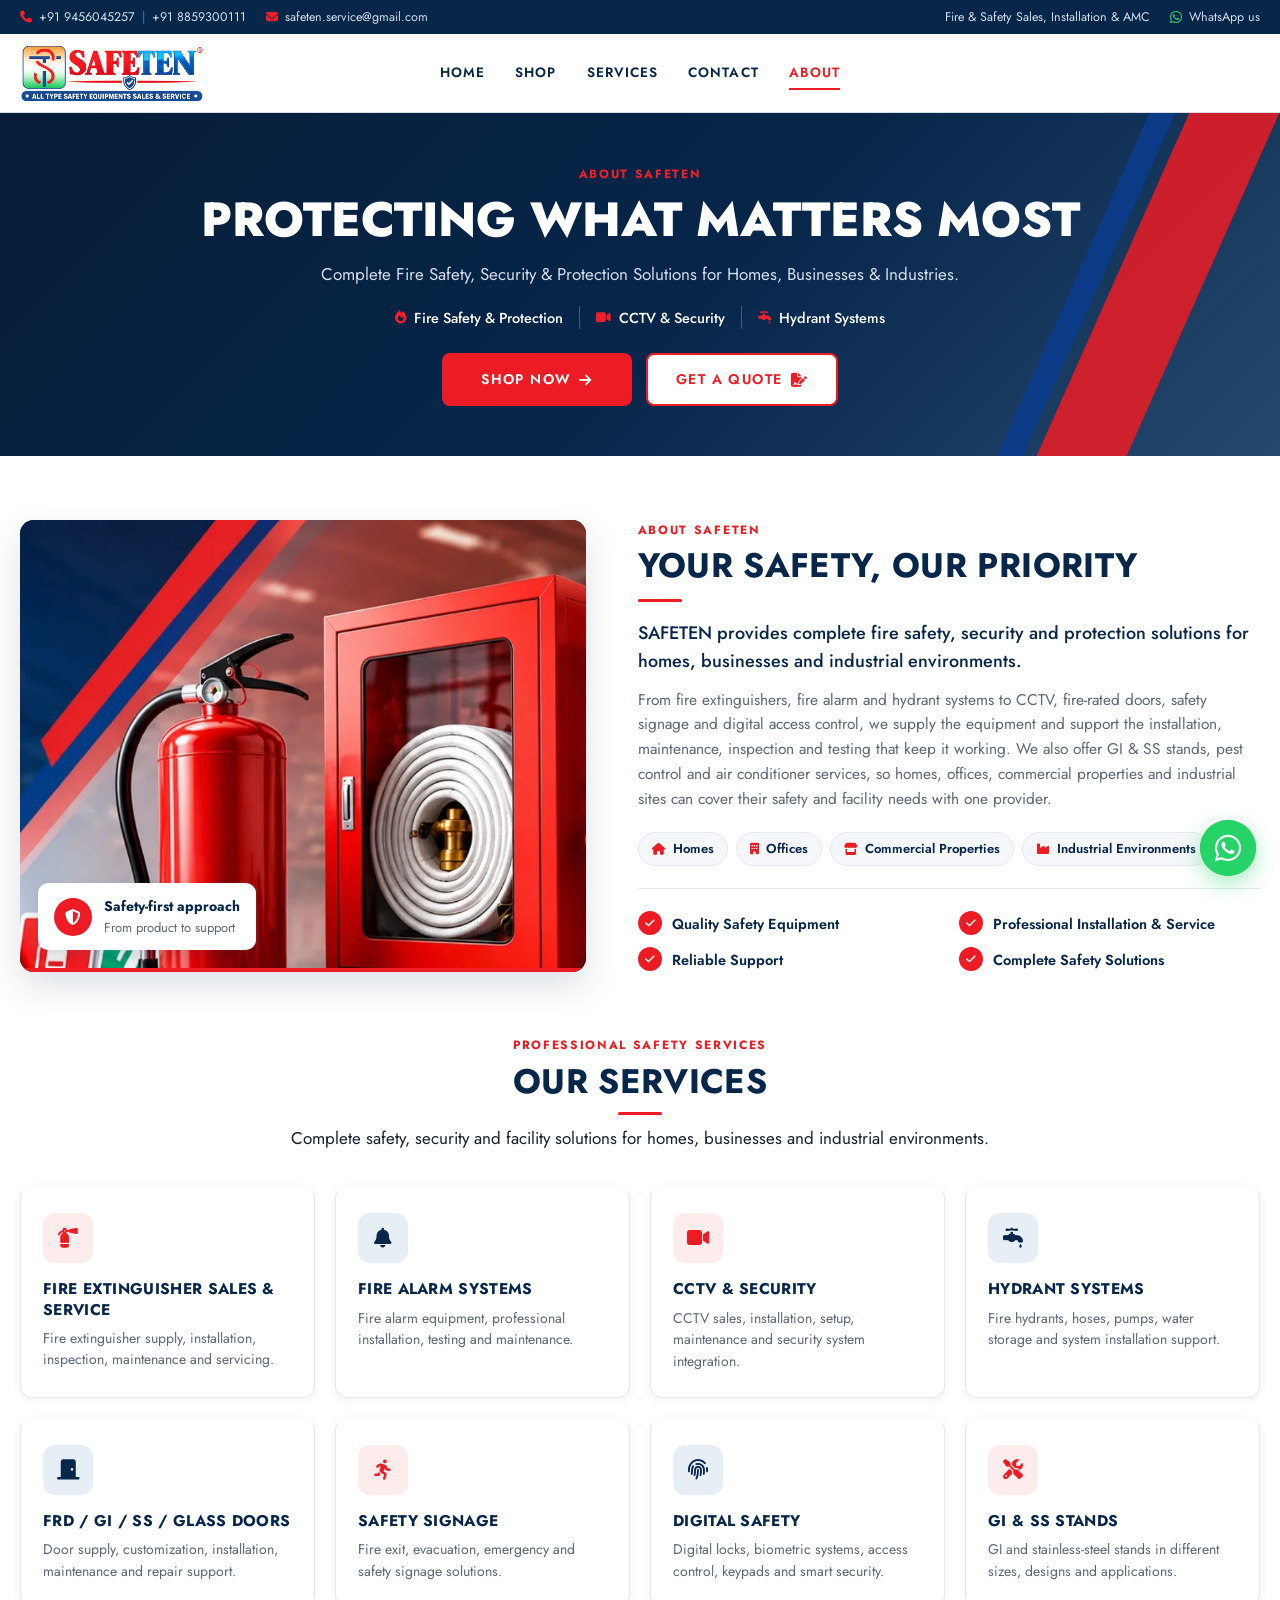
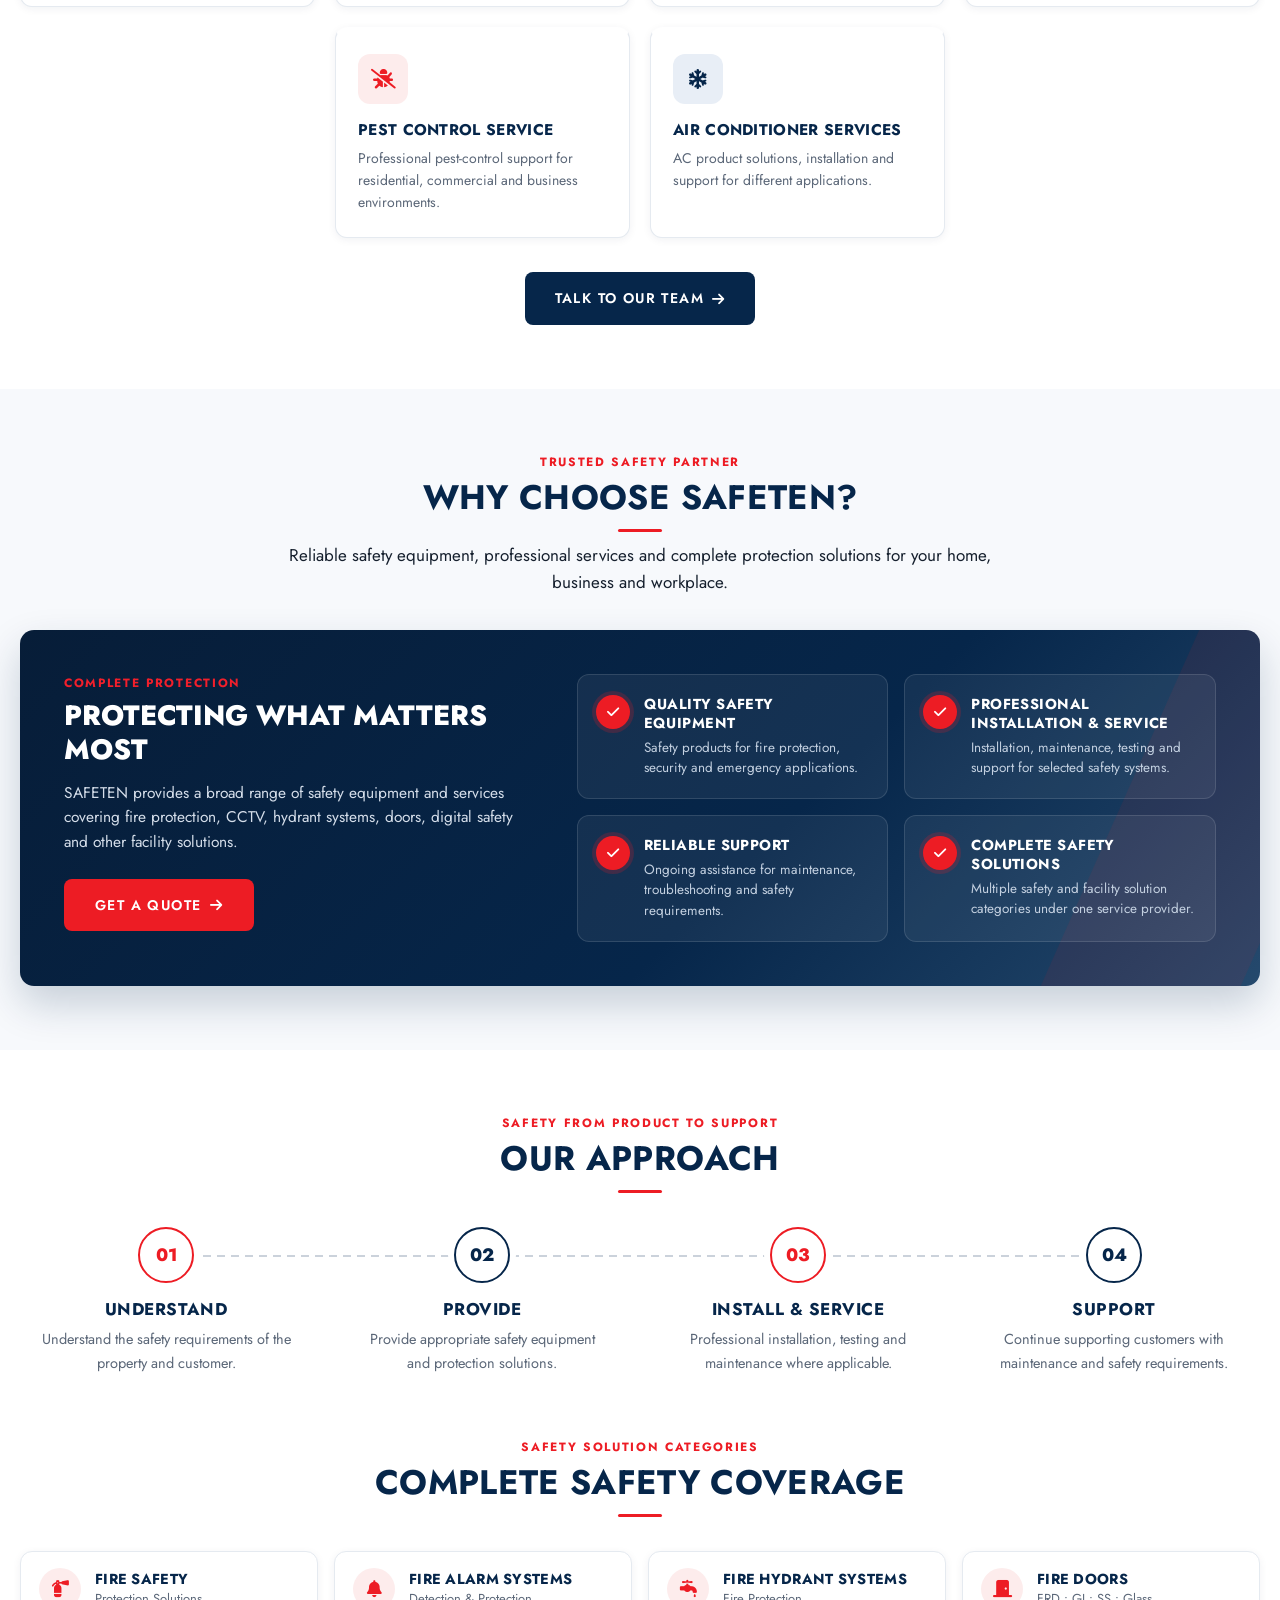
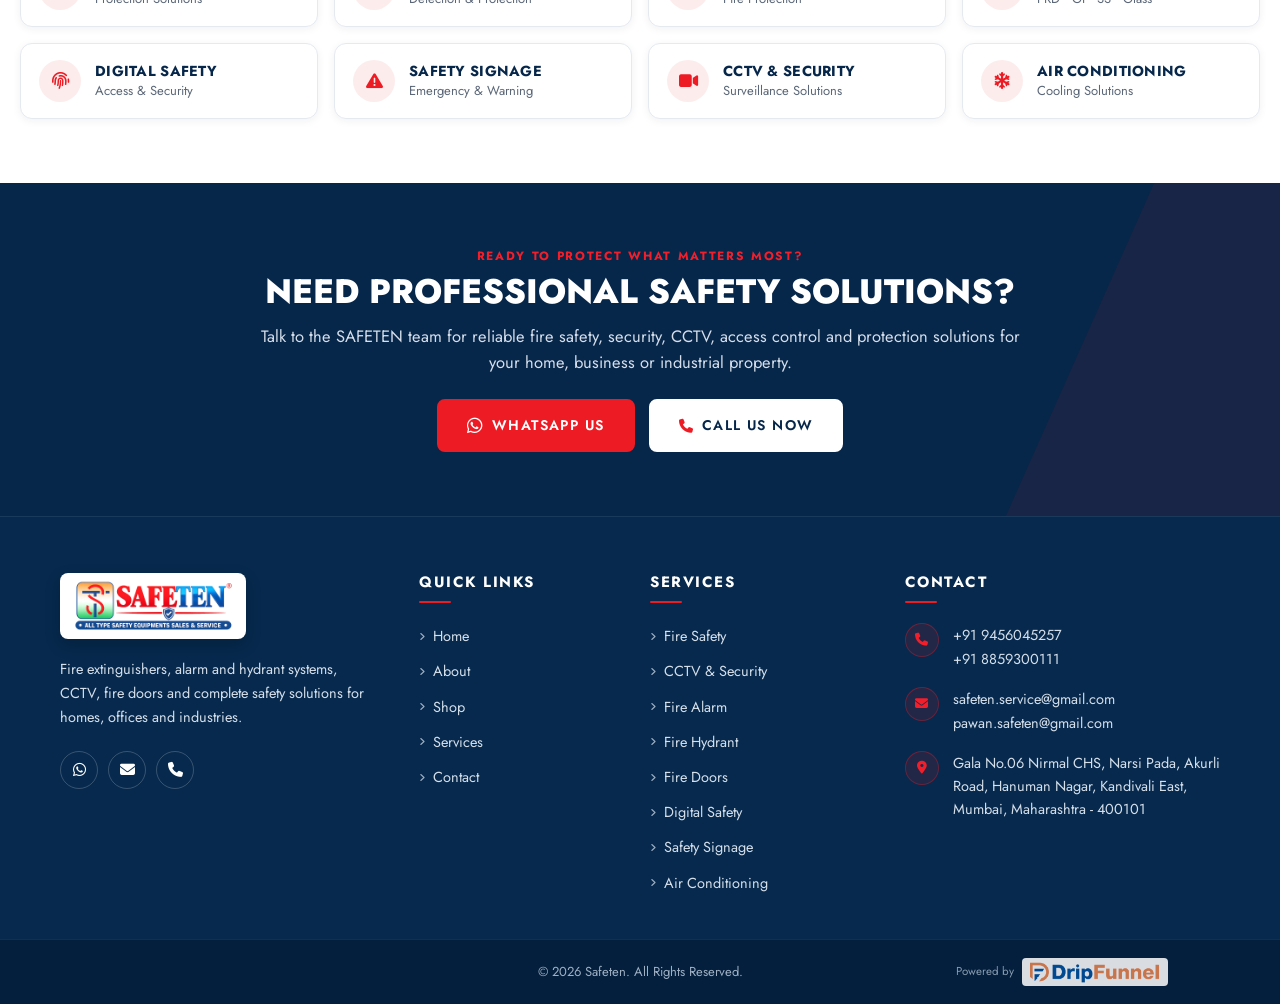
==== about.html @ 332ffb97 "first commit" ====
<!DOCTYPE html>
<html lang="en-IN">
<head>
  <meta charset="UTF-8">
  <meta name="viewport" content="width=device-width, initial-scale=1">
  <title>About SAFETEN | Fire Safety &amp; Security Solutions</title>
  <meta name="description" content="Learn about SAFETEN and our complete fire safety, security, CCTV, hydrant, digital safety and protection solutions for homes, businesses and industries.">
  <meta name="theme-color" content="#06264A">
  <meta property="og:type" content="website">
  <meta property="og:title" content="About SAFETEN | Fire Safety &amp; Security Solutions">
  <meta property="og:description" content="Learn about SAFETEN and our complete fire safety, security, CCTV, hydrant, digital safety and protection solutions for homes, businesses and industries.">
  <link rel="icon" type="image/png" href="assets/images/favicon.png">
  <link rel="apple-touch-icon" href="assets/images/favicon.png">
  <link rel="preconnect" href="https://fonts.googleapis.com">
  <link rel="preconnect" href="https://fonts.gstatic.com" crossorigin>
  <link rel="stylesheet" href="https://fonts.googleapis.com/css2?family=Jost:wght@400;500;600;700;800&display=swap">
  <link rel="stylesheet" href="https://cdnjs.cloudflare.com/ajax/libs/font-awesome/6.5.2/css/all.min.css" referrerpolicy="no-referrer">
  <link rel="stylesheet" href="css/style.css">
  <link rel="stylesheet" href="css/responsive.css">
  <link rel="stylesheet" href="css/about.css">
</head>
<body data-page="about">
  <a class="skip-link" href="#main">Skip to content</a>

  <div class="topbar">
    <div class="container topbar__inner">
      <div class="topbar__group">
        <span class="topbar__phones"><i class="fa-solid fa-phone" aria-hidden="true"></i><span class="sr-only">Phone: </span><a href="tel:+919456045257">+91 9456045257</a><span class="topbar__sep" aria-hidden="true">|</span><a href="tel:+918859300111">+91 8859300111</a></span>
        <a class="topbar__email" href="mailto:safeten.service@gmail.com"><i class="fa-solid fa-envelope" aria-hidden="true"></i><span class="sr-only">Email: </span>safeten.service@gmail.com</a>
      </div>
      <div class="topbar__group topbar__group--secondary">
        <span class="topbar__tagline">Fire &amp; Safety Sales, Installation &amp; AMC</span>
        <a class="topbar__wa" data-whatsapp href="https://wa.me/919456045257" target="_blank" rel="noopener"><i class="fa-brands fa-whatsapp" aria-hidden="true"></i>WhatsApp us</a>
      </div>
    </div>
  </div>

  <header class="site-header">
    <div class="container header__inner">
      <a class="site-logo" href="index.html">
        <img src="assets/images/logo.png" alt="Safeten - Fire &amp; Safety Solutions" width="1536" height="1024" decoding="async">
      </a>

      <nav class="main-nav" id="main-nav" aria-label="Primary">
        <ul class="nav-list">
          <li><a href="index.html">HOME</a></li>
          <li><a href="products.html">SHOP</a></li>
          <li><a href="services.html">SERVICES</a></li>
          <li><a href="contact.html">CONTACT</a></li>
          <li><a href="about.html" class="is-active" aria-current="page">ABOUT</a></li>
        </ul>
      </nav>

      <button class="nav-toggle" type="button" aria-label="Open menu" aria-controls="main-nav" aria-expanded="false"><i class="fa-solid fa-bars" aria-hidden="true"></i></button>
    </div>
  </header>

  <main id="main">

    <!-- ============ ABOUT HERO ============ -->
    <section class="about-hero" aria-labelledby="about-hero-title">
      <div class="container about-hero__inner">
        <span class="section-eyebrow">About SAFETEN</span>
        <h1 class="about-hero__title" id="about-hero-title">Protecting What Matters Most</h1>
        <p class="about-hero__text">Complete Fire Safety, Security &amp; Protection Solutions for Homes, Businesses &amp; Industries.</p>
        <ul class="about-hero__tags">
          <li><i class="fa-solid fa-fire" aria-hidden="true"></i>Fire Safety &amp; Protection</li>
          <li><i class="fa-solid fa-video" aria-hidden="true"></i>CCTV &amp; Security</li>
          <li><i class="fa-solid fa-faucet-drip" aria-hidden="true"></i>Hydrant Systems</li>
        </ul>
        <div class="about-actions">
          <a class="btn about-btn about-btn--red" href="products.html">Shop Now <i class="fa-solid fa-arrow-right" aria-hidden="true"></i></a>
          <a class="btn about-btn about-btn--outline" href="contact.html">Get a Quote <i class="fa-solid fa-file-signature" aria-hidden="true"></i></a>
        </div>
      </div>
    </section>

    <!-- ============ ABOUT INTRO ============ -->
    <section class="section about-intro" aria-labelledby="intro-title">
      <div class="container about-intro__grid">
        <figure class="about-intro__media reveal">
          <img src="assets/banners/hero-1.jpg" alt="Red fire extinguisher, fire hose cabinet and hydrant valve with fire safety signs" width="1842" height="657" loading="lazy" decoding="async">
          <figcaption class="about-intro__badge">
            <i class="fa-solid fa-shield-halved" aria-hidden="true"></i>
            <span><strong>Safety-first approach</strong>From product to support</span>
          </figcaption>
        </figure>

        <div class="about-intro__content reveal">
          <span class="section-eyebrow">About SAFETEN</span>
          <h2 class="about-title" id="intro-title">Your Safety, Our Priority</h2>
          <p class="about-intro__lead">SAFETEN provides complete fire safety, security and protection solutions for homes, businesses and industrial environments.</p>
          <p class="about-intro__text">From fire extinguishers, fire alarm and hydrant systems to CCTV, fire-rated doors, safety signage and digital access control, we supply the equipment and support the installation, maintenance, inspection and testing that keep it working. We also offer GI &amp; SS stands, pest control and air conditioner services, so homes, offices, commercial properties and industrial sites can cover their safety and facility needs with one provider.</p>

          <ul class="about-serves" aria-label="Who we serve">
            <li><i class="fa-solid fa-house" aria-hidden="true"></i>Homes</li>
            <li><i class="fa-solid fa-building" aria-hidden="true"></i>Offices</li>
            <li><i class="fa-solid fa-store" aria-hidden="true"></i>Commercial Properties</li>
            <li><i class="fa-solid fa-industry" aria-hidden="true"></i>Industrial Environments</li>
          </ul>

          <ul class="about-points">
            <li><i class="fa-solid fa-check" aria-hidden="true"></i>Quality Safety Equipment</li>
            <li><i class="fa-solid fa-check" aria-hidden="true"></i>Professional Installation &amp; Service</li>
            <li><i class="fa-solid fa-check" aria-hidden="true"></i>Reliable Support</li>
            <li><i class="fa-solid fa-check" aria-hidden="true"></i>Complete Safety Solutions</li>
          </ul>
        </div>
      </div>
    </section>

    <!-- ============ OUR SERVICES ============ -->
    <section class="section about-services" id="our-services" aria-labelledby="services-title">
      <div class="container">
        <div class="section-head reveal">
          <span class="section-eyebrow">Professional Safety Services</span>
          <h2 class="section-title section-title--rule about-section-title" id="services-title">Our Services</h2>
          <p class="section-subtitle">Complete safety, security and facility solutions for homes, businesses and industrial environments.</p>
        </div>
        <ul class="service-grid reveal">
          <li class="service-card">
            <span class="service-card__icon"><i class="fa-solid fa-fire-extinguisher" aria-hidden="true"></i></span>
            <h3 class="service-card__title">Fire Extinguisher Sales &amp; Service</h3>
            <p class="service-card__text">Fire extinguisher supply, installation, inspection, maintenance and servicing.</p>
          </li>
          <li class="service-card">
            <span class="service-card__icon service-card__icon--navy"><i class="fa-solid fa-bell" aria-hidden="true"></i></span>
            <h3 class="service-card__title">Fire Alarm Systems</h3>
            <p class="service-card__text">Fire alarm equipment, professional installation, testing and maintenance.</p>
          </li>
          <li class="service-card">
            <span class="service-card__icon"><i class="fa-solid fa-video" aria-hidden="true"></i></span>
            <h3 class="service-card__title">CCTV &amp; Security</h3>
            <p class="service-card__text">CCTV sales, installation, setup, maintenance and security system integration.</p>
          </li>
          <li class="service-card">
            <span class="service-card__icon service-card__icon--navy"><i class="fa-solid fa-faucet-drip" aria-hidden="true"></i></span>
            <h3 class="service-card__title">Hydrant Systems</h3>
            <p class="service-card__text">Fire hydrants, hoses, pumps, water storage and system installation support.</p>
          </li>
          <li class="service-card">
            <span class="service-card__icon service-card__icon--navy"><i class="fa-solid fa-door-closed" aria-hidden="true"></i></span>
            <h3 class="service-card__title">FRD / GI / SS / Glass Doors</h3>
            <p class="service-card__text">Door supply, customization, installation, maintenance and repair support.</p>
          </li>
          <li class="service-card">
            <span class="service-card__icon"><i class="fa-solid fa-person-running" aria-hidden="true"></i></span>
            <h3 class="service-card__title">Safety Signage</h3>
            <p class="service-card__text">Fire exit, evacuation, emergency and safety signage solutions.</p>
          </li>
          <li class="service-card">
            <span class="service-card__icon service-card__icon--navy"><i class="fa-solid fa-fingerprint" aria-hidden="true"></i></span>
            <h3 class="service-card__title">Digital Safety</h3>
            <p class="service-card__text">Digital locks, biometric systems, access control, keypads and smart security.</p>
          </li>
          <li class="service-card">
            <span class="service-card__icon"><i class="fa-solid fa-screwdriver-wrench" aria-hidden="true"></i></span>
            <h3 class="service-card__title">GI &amp; SS Stands</h3>
            <p class="service-card__text">GI and stainless-steel stands in different sizes, designs and applications.</p>
          </li>
          <li class="service-card">
            <span class="service-card__icon"><i class="fa-solid fa-bug-slash" aria-hidden="true"></i></span>
            <h3 class="service-card__title">Pest Control Service</h3>
            <p class="service-card__text">Professional pest-control support for residential, commercial and business environments.</p>
          </li>
          <li class="service-card">
            <span class="service-card__icon service-card__icon--navy"><i class="fa-solid fa-snowflake" aria-hidden="true"></i></span>
            <h3 class="service-card__title">Air Conditioner Services</h3>
            <p class="service-card__text">AC product solutions, installation and support for different applications.</p>
          </li>
        </ul>
        <div class="section-actions">
          <a class="btn btn--navy about-btn" href="contact.html">Talk to Our Team <i class="fa-solid fa-arrow-right" aria-hidden="true"></i></a>
        </div>
      </div>
    </section>

    <!-- ============ WHY CHOOSE ============ -->
    <section class="section about-why" aria-labelledby="why-title">
      <div class="container">
        <div class="section-head reveal">
          <span class="section-eyebrow">Trusted Safety Partner</span>
          <h2 class="section-title section-title--rule about-section-title" id="why-title">Why Choose SAFETEN?</h2>
          <p class="section-subtitle">Reliable safety equipment, professional services and complete protection solutions for your home, business and workplace.</p>
        </div>
        <div class="why-panel reveal">
          <div class="why-panel__intro">
            <span class="section-eyebrow">Complete Protection</span>
            <h3 class="why-panel__title">Protecting What Matters Most</h3>
            <p class="why-panel__text">SAFETEN provides a broad range of safety equipment and services covering fire protection, CCTV, hydrant systems, doors, digital safety and other facility solutions.</p>
            <a class="btn btn--red about-btn" href="contact.html">Get a Quote <i class="fa-solid fa-arrow-right" aria-hidden="true"></i></a>
          </div>
          <ul class="why-panel__list">
            <li class="why-benefit">
              <span class="why-benefit__icon"><i class="fa-solid fa-check" aria-hidden="true"></i></span>
              <div>
                <h4 class="why-benefit__title">Quality Safety Equipment</h4>
                <p class="why-benefit__text">Safety products for fire protection, security and emergency applications.</p>
              </div>
            </li>
            <li class="why-benefit">
              <span class="why-benefit__icon"><i class="fa-solid fa-check" aria-hidden="true"></i></span>
              <div>
                <h4 class="why-benefit__title">Professional Installation &amp; Service</h4>
                <p class="why-benefit__text">Installation, maintenance, testing and support for selected safety systems.</p>
              </div>
            </li>
            <li class="why-benefit">
              <span class="why-benefit__icon"><i class="fa-solid fa-check" aria-hidden="true"></i></span>
              <div>
                <h4 class="why-benefit__title">Reliable Support</h4>
                <p class="why-benefit__text">Ongoing assistance for maintenance, troubleshooting and safety requirements.</p>
              </div>
            </li>
            <li class="why-benefit">
              <span class="why-benefit__icon"><i class="fa-solid fa-check" aria-hidden="true"></i></span>
              <div>
                <h4 class="why-benefit__title">Complete Safety Solutions</h4>
                <p class="why-benefit__text">Multiple safety and facility solution categories under one service provider.</p>
              </div>
            </li>
          </ul>
        </div>
      </div>
    </section>

    <!-- ============ OUR APPROACH ============ -->
    <section class="section about-approach" aria-labelledby="approach-title">
      <div class="container">
        <div class="section-head reveal">
          <span class="section-eyebrow">Safety From Product to Support</span>
          <h2 class="section-title section-title--rule about-section-title" id="approach-title">Our Approach</h2>
        </div>
        <ol class="approach-steps reveal">
          <li class="approach-step">
            <span class="approach-step__num" aria-hidden="true">01</span>
            <h3 class="approach-step__title">Understand</h3>
            <p class="approach-step__text">Understand the safety requirements of the property and customer.</p>
          </li>
          <li class="approach-step">
            <span class="approach-step__num" aria-hidden="true">02</span>
            <h3 class="approach-step__title">Provide</h3>
            <p class="approach-step__text">Provide appropriate safety equipment and protection solutions.</p>
          </li>
          <li class="approach-step">
            <span class="approach-step__num" aria-hidden="true">03</span>
            <h3 class="approach-step__title">Install &amp; Service</h3>
            <p class="approach-step__text">Professional installation, testing and maintenance where applicable.</p>
          </li>
          <li class="approach-step">
            <span class="approach-step__num" aria-hidden="true">04</span>
            <h3 class="approach-step__title">Support</h3>
            <p class="approach-step__text">Continue supporting customers with maintenance and safety requirements.</p>
          </li>
        </ol>
      </div>
    </section>

    <!-- ============ COMPLETE SAFETY COVERAGE ============ -->
    <section class="section about-coverage" aria-labelledby="coverage-title">
      <div class="container">
        <div class="section-head reveal">
          <span class="section-eyebrow">Safety Solution Categories</span>
          <h2 class="section-title section-title--rule about-section-title" id="coverage-title">Complete Safety Coverage</h2>
        </div>
        <div class="coverage-grid reveal">
          <a class="coverage-card" href="products.html?category=Fire%20Extinguishers">
            <i class="fa-solid fa-fire-extinguisher" aria-hidden="true"></i>
            <span><strong>Fire Safety</strong>Protection Solutions</span>
          </a>
          <a class="coverage-card" href="products.html?category=Fire%20Alarm%20%26%20Hydrant%20Systems">
            <i class="fa-solid fa-bell" aria-hidden="true"></i>
            <span><strong>Fire Alarm Systems</strong>Detection &amp; Protection</span>
          </a>
          <a class="coverage-card" href="products.html?category=Fire%20Alarm%20%26%20Hydrant%20Systems&amp;sub=Fire%20Hydrants">
            <i class="fa-solid fa-faucet-drip" aria-hidden="true"></i>
            <span><strong>Fire Hydrant Systems</strong>Fire Protection</span>
          </a>
          <a class="coverage-card" href="products.html?category=FRD%20%2F%20GI%20%2F%20SS%20%2F%20Glass%20Doors">
            <i class="fa-solid fa-door-closed" aria-hidden="true"></i>
            <span><strong>Fire Doors</strong>FRD &bull; GI &bull; SS &bull; Glass</span>
          </a>
          <a class="coverage-card" href="products.html?category=Digital%20Safety">
            <i class="fa-solid fa-fingerprint" aria-hidden="true"></i>
            <span><strong>Digital Safety</strong>Access &amp; Security</span>
          </a>
          <a class="coverage-card" href="contact.html">
            <i class="fa-solid fa-triangle-exclamation" aria-hidden="true"></i>
            <span><strong>Safety Signage</strong>Emergency &amp; Warning</span>
          </a>
          <a class="coverage-card" href="products.html?category=CCTV%20Cameras">
            <i class="fa-solid fa-video" aria-hidden="true"></i>
            <span><strong>CCTV &amp; Security</strong>Surveillance Solutions</span>
          </a>
          <a class="coverage-card" href="products.html?category=Air%20Conditioner">
            <i class="fa-solid fa-snowflake" aria-hidden="true"></i>
            <span><strong>Air Conditioning</strong>Cooling Solutions</span>
          </a>
        </div>
      </div>
    </section>

    <!-- ============ FINAL CTA ============ -->
    <section class="cta about-cta" aria-labelledby="final-cta-title">
      <div class="container cta__inner reveal">
        <span class="section-eyebrow">Ready to protect what matters most?</span>
        <h2 class="cta__title" id="final-cta-title">Need Professional Safety Solutions?</h2>
        <p class="cta__text">Talk to the SAFETEN team for reliable fire safety, security, CCTV, access control and protection solutions for your home, business or industrial property.</p>
        <div class="about-actions">
          <a class="btn about-btn about-btn--red" data-whatsapp href="https://wa.me/919456045257"><i class="fa-brands fa-whatsapp" aria-hidden="true"></i> WhatsApp Us</a>
          <a class="btn about-btn about-btn--light" href="tel:+919456045257"><i class="fa-solid fa-phone" aria-hidden="true"></i> Call Us Now</a>
        </div>
      </div>
    </section>

  </main>

  <footer class="site-footer" id="contact">
    <div class="container footer__grid">
      <div class="footer__brand">
        <a class="footer__logo" href="index.html" aria-label="Safeten home">
          <span class="site-logo"><img src="assets/images/logo.png" alt="Safeten - All type safety equipments sales &amp; service" width="1536" height="1024" loading="lazy" decoding="async"></span>
        </a>
        <p class="footer__about">Fire extinguishers, alarm and hydrant systems, CCTV, fire doors and complete safety solutions for homes, offices and industries.</p>
        <!-- Add Facebook / Instagram / LinkedIn / YouTube here once the official profile URLs exist. -->
        <div class="socials">
          <a data-whatsapp href="https://wa.me/919456045257" aria-label="Chat with Safeten on WhatsApp"><i class="fa-brands fa-whatsapp" aria-hidden="true"></i></a>
          <a href="mailto:safeten.service@gmail.com" aria-label="Email Safeten"><i class="fa-solid fa-envelope" aria-hidden="true"></i></a>
          <a href="tel:+919456045257" aria-label="Call Safeten"><i class="fa-solid fa-phone" aria-hidden="true"></i></a>
        </div>
      </div>
      <nav aria-labelledby="footer-links-title">
        <h2 class="footer__title" id="footer-links-title">Quick Links</h2>
        <ul class="footer__links">
          <li><a href="index.html">Home</a></li>
          <li><a href="about.html">About</a></li>
          <li><a href="products.html">Shop</a></li>
          <li><a href="services.html">Services</a></li>
          <li><a href="contact.html">Contact</a></li>
        </ul>
      </nav>
      <nav aria-labelledby="footer-services-title">
        <h2 class="footer__title" id="footer-services-title">Services</h2>
        <ul class="footer__links">
          <li><a href="products.html?category=Fire%20Extinguishers">Fire Safety</a></li>
          <li><a href="products.html?category=CCTV%20Cameras">CCTV &amp; Security</a></li>
          <li><a href="products.html?category=Fire%20Alarm%20%26%20Hydrant%20Systems">Fire Alarm</a></li>
          <li><a href="products.html?category=Fire%20Alarm%20%26%20Hydrant%20Systems&amp;sub=Fire%20Hydrants">Fire Hydrant</a></li>
          <li><a href="products.html?category=FRD%20%2F%20GI%20%2F%20SS%20%2F%20Glass%20Doors">Fire Doors</a></li>
          <li><a href="products.html?category=Digital%20Safety">Digital Safety</a></li>
          <li><a href="about.html#our-services">Safety Signage</a></li>
          <li><a href="products.html?category=Air%20Conditioner">Air Conditioning</a></li>
        </ul>
      </nav>
      <div class="footer__contact-col">
        <h2 class="footer__title">Contact</h2>
        <ul class="footer__contact">
          <li>
            <span class="footer__icon"><i class="fa-solid fa-phone" aria-hidden="true"></i></span>
            <div><span class="sr-only">Phone: </span><a href="tel:+919456045257">+91 9456045257</a><a href="tel:+918859300111">+91 8859300111</a></div>
          </li>
          <li>
            <span class="footer__icon"><i class="fa-solid fa-envelope" aria-hidden="true"></i></span>
            <div><span class="sr-only">Email: </span><a href="mailto:safeten.service@gmail.com">safeten.service@gmail.com</a><a href="mailto:pawan.safeten@gmail.com">pawan.safeten@gmail.com</a></div>
          </li>
          <li>
            <span class="footer__icon"><i class="fa-solid fa-location-dot" aria-hidden="true"></i></span>
            <div>
              <a href="https://www.google.com/maps/search/?api=1&amp;query=Gala%20No.06%20Nirmal%20CHS%2C%20Narsi%20Pada%2C%20Akurli%20Road%2C%20Hanuman%20Nagar%2C%20Kandivali%20East%2C%20Mumbai%2C%20Maharashtra%20400101" target="_blank" rel="noopener" aria-label="Open Safeten office address in Google Maps (opens in a new tab)">
                <address>Gala No.06 Nirmal CHS, Narsi Pada, Akurli Road, Hanuman Nagar, Kandivali East, Mumbai, Maharashtra - 400101</address>
              </a>
            </div>
          </li>
        </ul>
      </div>
    </div>
    <div class="footer__bottom">
      <div class="container footer__bottom-inner">
        <p class="footer__copy">© <span data-year>2026</span> Safeten. All Rights Reserved.</p>
        <div class="footer__powered">
          <span>Powered by</span>
          <span class="footer__powered-logo"><img src="assets/images/dripfunnel-logo.png" alt="DripFunnel" width="845" height="143" loading="lazy"></span>
        </div>
      </div>
    </div>
  </footer>

  <a class="wa-float" data-whatsapp href="#" aria-label="Chat with us on WhatsApp"><i class="fa-brands fa-whatsapp" aria-hidden="true"></i></a>

  <script src="js/whatsapp.js" defer></script>
  <script src="js/main.js" defer></script>
</body>
</html>
---- css/style.css ----
/* ==========================================================================
   Safeten — static site styles
   Colours, spacing and radii live in :root so the brand can be re-tuned
   in one place.
   ========================================================================== */

:root {
  --navy: #06264A;
  --navy-2: #092A52;
  --navy-3: #0A2C50;
  --red: #ED1C24;
  --red-2: #F21F2B;
  --red-dark: #C8141B;
  --red-tint: #FDECEC;
  --white: #FFFFFF;
  --grey-bg: #F5F7FA;
  --border: #D9DEE5;
  --border-strong: #CBD2DB;
  --text: #16202E;
  --muted: #5B6778;
  --wa: #25D366;
  --wa-dark: #128C4A;

  --font: "Jost", "Segoe UI", Arial, sans-serif;

  --container: 1320px;
  --radius: 8px;
  --radius-sm: 5px;
  --shadow: 0 2px 8px rgba(6, 38, 74, 0.06);
  --shadow-hover: 0 8px 22px rgba(6, 38, 74, 0.12);
  --section-y: 64px;
  --header-h: 78px;
  --ease: cubic-bezier(.2, .7, .2, 1);
}

/* ---------- Base ---------- */
*, *::before, *::after { box-sizing: border-box; }
html { scroll-behavior: smooth; -webkit-text-size-adjust: 100%; scroll-padding-top: calc(var(--header-h) + 12px); }
body {
  margin: 0;
  font-family: var(--font);
  font-size: 15px;
  line-height: 1.6;
  color: var(--text);
  background: var(--white);
  -webkit-font-smoothing: antialiased;
}
img { max-width: 100%; display: block; }
a { color: inherit; text-decoration: none; }
button, input, select { font: inherit; color: inherit; }
button { cursor: pointer; }
h1, h2, h3, h4 { margin: 0; line-height: 1.2; color: var(--navy); font-weight: 700; }
p { margin: 0; }
ul, ol { margin: 0; padding: 0; list-style: none; }
:focus-visible { outline: 2px solid var(--red); outline-offset: 2px; }
.sr-only {
  position: absolute; width: 1px; height: 1px; padding: 0; margin: -1px;
  overflow: hidden; clip: rect(0 0 0 0); white-space: nowrap; border: 0;
}
.skip-link {
  position: absolute; left: 12px; top: -60px; z-index: 300;
  background: var(--navy); color: #fff; padding: 8px 14px; border-radius: var(--radius-sm);
}
.skip-link:focus { top: 12px; }

/* Responsive container: 20px gutters up to a 1320px measure (15px on mobile, see responsive.css) */
.container { width: min(100% - 40px, var(--container)); margin-inline: auto; }

/* ---------- Buttons ---------- */
.btn {
  display: inline-flex; align-items: center; justify-content: center; gap: 8px;
  min-height: 42px; padding: 10px 22px;
  font-size: 13px; font-weight: 600; letter-spacing: .08em; text-transform: uppercase;
  border: 1.5px solid transparent; border-radius: var(--radius-sm);
  transition: background-color .2s, color .2s, border-color .2s, transform .2s, box-shadow .2s;
  white-space: nowrap;
}
.btn:hover { transform: translateY(-2px); }
.btn i { transition: transform .25s var(--ease); }
.btn:hover .fa-arrow-right { transform: translateX(3px); }
.btn--red { background: var(--red); color: #fff; }
.btn--red:hover { background: var(--red-dark); box-shadow: 0 6px 16px rgba(237, 28, 36, .28); }
.btn--white { background: #fff; color: var(--navy); border-color: #fff; }
.btn--white:hover { background: transparent; color: #fff; }
.btn--navy { background: var(--navy); color: #fff; }
.btn--navy:hover { background: var(--navy-3); box-shadow: 0 6px 16px rgba(6, 38, 74, .25); }
.btn--outline { background: transparent; color: var(--navy); border-color: var(--border-strong); }
.btn--outline:hover { border-color: var(--navy); }
.btn--wa { background: var(--wa-dark); color: #fff; }
.btn--wa:hover { background: #0E7A40; box-shadow: 0 6px 16px rgba(18, 140, 74, .28); }
.btn--block { width: 100%; }
.btn--sm { min-height: 36px; padding: 8px 14px; font-size: 12px; }

/* ---------- Section headings ---------- */
.section { padding: var(--section-y) 0; }
.section--grey { background: var(--grey-bg); }
.section-head { text-align: center; max-width: 720px; margin: 0 auto 34px; }
.section-eyebrow {
  display: block; color: var(--red); font-size: 12px; font-weight: 700;
  letter-spacing: .14em; text-transform: uppercase; margin-bottom: 6px;
}
.section-title {
  font-size: 26px; font-weight: 700; text-transform: uppercase; letter-spacing: .01em;
}
.section-title--rule::after {
  content: ""; display: block; width: 44px; height: 3px; background: var(--red);
  margin: 10px auto 0; border-radius: 2px;
}
.section-subtitle { margin-top: 10px; font-size: 17px; color: var(--text); }
.section-tagline { margin-top: 8px; color: var(--red); font-weight: 500; font-size: 16px; }
.section-text { margin-top: 10px; font-size: 16px; font-weight: 500; color: var(--text); }
.section-actions { display: flex; justify-content: center; margin-top: 34px; }

/* ---------- Top utility bar ---------- */
.topbar { background: var(--navy); color: #D5DEEA; font-size: 12.5px; }
.topbar__inner { display: flex; align-items: center; justify-content: space-between; min-height: 34px; gap: 16px; }
.topbar__group { display: flex; align-items: center; gap: 20px; }
.topbar a { display: inline-flex; align-items: center; gap: 7px; transition: color .2s; }
.topbar a:hover { color: var(--red-2); }
.topbar i { color: var(--red-2); font-size: 12px; }
.topbar .fa-whatsapp { color: var(--wa); font-size: 14px; }
.topbar__phones { display: inline-flex; align-items: center; gap: 7px; }
.topbar__sep { opacity: .45; }
.topbar a.topbar__wa:hover { color: var(--wa); }

/* ---------- Header ---------- */
.site-header {
  position: sticky; top: 0; z-index: 100; background: #fff;
  border-bottom: 1px solid var(--border);
  transition: box-shadow .25s;
}
.site-header.is-scrolled { box-shadow: 0 4px 14px rgba(6, 38, 74, .08); }
.header__inner {
  display: grid; grid-template-columns: 1fr auto 1fr; align-items: center;
  height: var(--header-h); gap: 24px;
}

/* Header logo: the PNG has generous transparent padding, so the link box
   frames just the artwork (crop box 1456x460 at 40,265 of the 1536x1024 file). */
.site-logo {
  --logo-h: 58px;
  justify-self: start; display: block; flex-shrink: 0;
  height: var(--logo-h); aspect-ratio: 1456 / 460; overflow: hidden;
}
.site-logo img {
  max-width: none; width: auto; height: calc(var(--logo-h) * 1024 / 460);
  margin: calc(var(--logo-h) * -265 / 460) 0 0 calc(var(--logo-h) * -40 / 460);
}

.main-nav { display: flex; align-items: center; justify-content: center; gap: 30px; }
.nav-list { display: flex; align-items: center; gap: 30px; }
.nav-list a {
  position: relative; display: block; padding: 6px 0;
  font-size: 13.5px; font-weight: 600; letter-spacing: .08em; color: var(--navy);
  transition: color .2s;
}
.nav-list a::after {
  content: ""; position: absolute; left: 0; right: 0; bottom: 0; height: 2px;
  background: var(--red); transform: scaleX(0); transform-origin: left; transition: transform .25s var(--ease);
}
.nav-list a:hover, .nav-list a.is-active { color: var(--red); }
.nav-list a:hover::after, .nav-list a.is-active::after { transform: scaleX(1); }

.nav-toggle {
  display: none; justify-self: end; place-items: center;
  width: 42px; height: 42px; border: 0; border-radius: 50%; background: transparent;
  color: var(--navy); font-size: 20px; transition: background-color .2s, color .2s;
}
.nav-toggle:hover { background: var(--grey-bg); color: var(--red); }

/* ---------- Hero slider ----------
   Each slide is a finished banner (text and branding baked in), so nothing
   is overlaid. Height tracks the ~3:1 artwork; --focus-x shifts the crop
   on narrow screens. */
.hero { position: relative; background: var(--navy); overflow: hidden; }
.hero__viewport { position: relative; height: clamp(520px, 33.4vw, 650px); }
.hero-slide {
  position: absolute; inset: 0; opacity: 0; visibility: hidden;
  transition: opacity .8s ease, visibility .8s;
}
.hero-slide.is-active { opacity: 1; visibility: visible; z-index: 1; }
.hero-slide__bg {
  position: absolute; inset: 0; width: 100%; height: 100%;
  object-fit: cover; object-position: var(--focus-x, 50%) center;
}

.hero-arrow {
  position: absolute; top: 50%; z-index: 5; transform: translateY(-50%);
  width: 46px; height: 46px; display: grid; place-items: center;
  background: rgba(255, 255, 255, .92); color: var(--navy); border: 0; border-radius: 50%;
  font-size: 16px; box-shadow: 0 4px 14px rgba(6, 38, 74, .18);
  transition: background-color .2s, color .2s;
}
.hero-arrow:hover { background: #fff; color: var(--red); }
.hero-arrow:focus-visible { outline: 3px solid var(--red); outline-offset: 2px; }
.hero-arrow--prev { left: 20px; }
.hero-arrow--next { right: 20px; }
.hero-dots { position: absolute; left: 0; right: 0; bottom: 16px; z-index: 5; display: flex; justify-content: center; gap: 8px; }
.hero-dot {
  width: 9px; height: 9px; padding: 0; border: 0; border-radius: 5px;
  background: rgba(255, 255, 255, .7); box-shadow: 0 1px 4px rgba(6, 38, 74, .35);
  transition: width .3s var(--ease), background-color .3s;
}
.hero-dot.is-active { width: 24px; background: var(--red); }
.hero-dot:focus-visible { outline: 2px solid #fff; outline-offset: 2px; }

/* ---------- Primary CTA (below hero) ----------
   Light band that bridges the hero and the solutions grid. Decorative
   skewed stripes echo the .page-hero / .cta motif at low opacity. */
.home-cta {
  position: relative; overflow: hidden; text-align: center;
  padding: 56px 0 44px;
  background:
    radial-gradient(rgba(6, 38, 74, .07) 1px, transparent 1.2px) 0 0 / 22px 22px,
    linear-gradient(180deg, var(--grey-bg) 0%, #fff 100%);
  border-top: 3px solid var(--red);
}
.home-cta::before, .home-cta::after {
  content: ""; position: absolute; top: 0; height: 100%; transform: skewX(-24deg); pointer-events: none;
}
.home-cta::before { left: -60px; width: 140px; background: var(--red); opacity: .05; }
.home-cta::after { right: -40px; width: 120px; background: var(--navy); opacity: .05; }
.home-cta__decor { position: absolute; inset: 0; pointer-events: none; }
.home-cta__icon { position: absolute; top: 50%; transform: translateY(-50%); font-size: 96px; opacity: .06; }
.home-cta__icon--left { left: 7%; color: var(--red); }
.home-cta__icon--right { right: 7%; color: var(--navy); }
.home-cta__inner { position: relative; z-index: 1; max-width: 760px; }
.home-cta__title { font-size: 30px; font-weight: 700; letter-spacing: -.005em; }
.home-cta__title::after {
  content: ""; display: block; width: 44px; height: 3px; background: var(--red);
  margin: 14px auto 0; border-radius: 2px;
}
.home-cta__text { margin: 14px auto 0; max-width: 560px; font-size: 16.5px; color: var(--muted); }
.home-cta__actions { display: flex; justify-content: center; gap: 16px; margin-top: 28px; }
.home-cta__btn {
  min-width: 200px; min-height: 52px; padding: 14px 30px;
  font-size: 14px; letter-spacing: .1em; border-radius: var(--radius);
  border-width: 2px; transition: all .3s ease;
}
.home-cta__btn i { transition: transform .3s ease; }
.home-cta__btn--primary { background: var(--red); color: #fff; border-color: var(--red); box-shadow: 0 6px 16px rgba(237, 28, 36, .22); }
.home-cta__btn--primary:hover { background: var(--red-dark); border-color: var(--red-dark); transform: translateY(-2px); box-shadow: 0 10px 22px rgba(237, 28, 36, .32); }
.home-cta__btn--primary:hover i { transform: translateX(3px); }
.home-cta__btn--secondary { background: #fff; color: var(--red); border-color: var(--red); box-shadow: var(--shadow); }
.home-cta__btn--secondary:hover { background: var(--red); color: #fff; transform: translateY(-2px); box-shadow: 0 10px 22px rgba(237, 28, 36, .22); }

/* ---------- Generic info card (solutions) ---------- */
.solutions-grid { display: grid; grid-template-columns: repeat(4, 1fr); gap: 20px; }
.info-card {
  display: flex; flex-direction: column; align-items: center; text-align: center;
  padding: 26px 20px 24px; background: #fff;
  border: 1px solid var(--border); border-radius: var(--radius); box-shadow: var(--shadow);
  transition: transform .25s var(--ease), box-shadow .25s, border-color .25s;
}
a.info-card:hover { transform: translateY(-5px); box-shadow: var(--shadow-hover); border-color: rgba(237, 28, 36, .55); }
.icon-circle {
  display: grid; place-items: center; flex-shrink: 0;
  width: 54px; height: 54px; border-radius: 50%;
  background: var(--red-tint); color: var(--red); font-size: 21px;
  border: 2px solid #FAD3D4; margin-bottom: 14px;
  transition: transform .25s var(--ease), background-color .25s, color .25s, border-color .25s;
}
a.info-card:hover .icon-circle { background: var(--red); border-color: var(--red); color: #fff; transform: scale(1.06); }
.process-grid .info-card:hover .icon-circle { transform: scale(1.06); }
.icon-circle--sm { width: 40px; height: 40px; font-size: 16px; margin-bottom: 10px; border-width: 1px; }
.icon-circle--solid-red { background: var(--red); color: #fff; border-color: var(--red); }
.icon-circle--solid-navy { background: var(--navy); color: #fff; border-color: var(--navy); }
.info-card__title { font-size: 15px; font-weight: 700; text-transform: uppercase; letter-spacing: .02em; line-height: 1.3; }
.info-card__text { margin-top: 8px; font-size: 13.5px; color: var(--muted); line-height: 1.55; }

/* ---------- Products ---------- */
.product-grid { display: grid; grid-template-columns: repeat(3, 1fr); gap: 20px; }
.product-card {
  position: relative; display: flex; flex-direction: column;
  background: #fff; border: 2px solid #E3E7EC; border-radius: 10px; overflow: hidden;
  box-shadow: var(--shadow); transition: transform .25s var(--ease), box-shadow .25s, border-color .25s;
}
.product-card:hover { transform: translateY(-4px); box-shadow: var(--shadow-hover); border-color: var(--border); }
.product-card__media {
  position: relative; display: block; aspect-ratio: 1 / 1; background: #fff;
  overflow: hidden; border-bottom: 1px solid #EEF1F4;
}
.product-card__media img {
  width: 100%; height: 100%; object-fit: contain; padding: 14px;
  transition: transform .5s var(--ease);
}
.product-card:hover .product-card__media img { transform: scale(1.04); }
.badge {
  position: absolute; top: 12px; left: 12px; z-index: 2;
  padding: 3px 9px; border-radius: 4px; font-size: 11px; font-weight: 700; letter-spacing: .06em;
  text-transform: uppercase; background: var(--navy); color: #fff;
}
.product-card__body { display: flex; flex-direction: column; align-items: center; text-align: center; gap: 6px; padding: 14px 16px 18px; flex: 1; }
.product-card__cat { font-size: 11px; font-weight: 600; letter-spacing: .12em; text-transform: uppercase; color: #8A95A5; }
.product-card__title { font-size: 16px; font-weight: 600; line-height: 1.3; }
.product-card__title a { transition: color .2s; }
.product-card__title a:hover { color: var(--red); }
.product-card__desc {
  font-size: 13px; color: var(--muted); line-height: 1.5;
  display: -webkit-box; -webkit-line-clamp: 3; -webkit-box-orient: vertical; overflow: hidden;
}
.product-card__footer { margin-top: auto; padding-top: 6px; width: 100%; display: flex; flex-direction: column; align-items: center; gap: 12px; }

.price { display: flex; align-items: baseline; justify-content: center; flex-wrap: wrap; gap: 4px 8px; }
.price__current { font-size: 16px; font-weight: 700; color: var(--navy); }
.price__old { font-size: 13px; color: #8A95A5; text-decoration: line-through; }
.price__save { font-size: 11px; font-weight: 700; color: var(--red); background: var(--red-tint); padding: 1px 7px; border-radius: 3px; }
.price__request { font-size: 14px; font-weight: 600; color: var(--navy); }

.product-skeleton { border: 2px solid #EEF1F4; border-radius: 10px; overflow: hidden; }
.product-skeleton__img { aspect-ratio: 1 / 1; background: var(--grey-bg); }
.product-skeleton__line { height: 12px; margin: 14px 16px 0; border-radius: 4px; background: var(--grey-bg); }
.product-skeleton__line:last-child { width: 50%; margin: 14px auto 20px; }
.product-skeleton > * { animation: pulse 1.4s ease-in-out infinite; }
@keyframes pulse { 50% { opacity: .5; } }

.notice {
  grid-column: 1 / -1; padding: 28px 20px; text-align: center;
  background: var(--grey-bg); border: 1px dashed var(--border-strong); border-radius: var(--radius); color: var(--muted);
}
.notice strong { display: block; color: var(--navy); font-size: 17px; margin-bottom: 4px; }
.notice code { background: #fff; padding: 2px 6px; border-radius: 4px; border: 1px solid var(--border); font-size: 13px; }

/* ---------- Certifications ----------
   Image-led cards: the official document sits in a fixed-height white frame
   with object-fit: contain, so portrait and landscape scans keep their full
   proportions. Until a document file exists the text badge is shown. */
.cert-band { background: var(--grey-bg); padding: 34px 28px; border-radius: var(--radius); }
.cert-grid { display: flex; flex-wrap: wrap; justify-content: center; gap: 18px; }
.cert-card {
  flex: 0 0 calc((100% - 72px) / 5); display: flex; flex-direction: column; text-align: center;
  background: #fff; border: 1px solid #D9E1EA; border-radius: 10px; box-shadow: var(--shadow); overflow: hidden;
  transition: transform .25s var(--ease), box-shadow .25s, border-color .25s;
}
.cert-card:hover { transform: translateY(-4px); box-shadow: var(--shadow-hover); border-color: rgba(237, 28, 36, .55); }
.cert-media {
  height: 180px; padding: 15px; display: flex; align-items: center; justify-content: center;
  background: #fff; border-bottom: 1px solid #EEF1F4;
}
.cert-media img { max-width: 100%; max-height: 100%; width: auto; height: auto; object-fit: contain; transition: transform .3s var(--ease); }
.cert-card:hover .cert-media img { transform: scale(1.02); }
.cert-media.is-zoomable { cursor: zoom-in; }
.cert-media.is-zoomable:focus-visible { outline: 2px solid var(--red); outline-offset: -4px; }
.cert-fallback {
  display: none; place-items: center; width: 84px; height: 84px; border-radius: 50%;
  border: 2px solid var(--navy); color: var(--navy); font-weight: 800; font-size: 14px; line-height: 1.1;
}
.cert-media.no-img img { display: none; }
.cert-media.no-img .cert-fallback { display: grid; }
.cert-card__body { flex: 1; min-height: 88px; padding: 14px 12px 16px; }
.cert-card__title { font-size: 13.5px; font-weight: 700; text-transform: uppercase; }
.cert-card__text { margin-top: 4px; font-size: 12px; color: var(--muted); line-height: 1.45; }

/* Larger view of a certificate (native <dialog>, built by main.js) */
.cert-lightbox {
  width: fit-content; max-width: min(92vw, 1000px); max-height: 92vh; padding: 0; border: 0; border-radius: 10px;
  background: #fff; box-shadow: 0 20px 60px rgba(0, 0, 0, .35); overflow: hidden;
}
.cert-lightbox::backdrop { background: rgba(3, 20, 40, .78); }
.cert-lightbox img { display: block; width: auto; max-width: 100%; height: auto; margin: 0 auto; max-height: calc(92vh - 52px); object-fit: contain; background: #fff; }
.cert-lightbox__bar { display: flex; align-items: center; justify-content: space-between; gap: 12px; padding: 10px 12px 10px 18px; border-top: 1px solid var(--border); }
.cert-lightbox__caption { font-size: 14px; font-weight: 600; color: var(--navy); }
.cert-lightbox__close {
  display: grid; place-items: center; width: 34px; height: 34px; flex-shrink: 0; border: 0; border-radius: 50%;
  background: var(--grey-bg); color: var(--navy); font-size: 16px; transition: background-color .2s, color .2s;
}
.cert-lightbox__close:hover { background: var(--red); color: #fff; }

/* ---------- Process ---------- */
.process-grid { display: flex; flex-wrap: wrap; justify-content: center; gap: 20px; }
.process-grid .info-card { width: calc((100% - 60px) / 4); background: var(--grey-bg); }
.process-grid .info-card:hover { transform: translateY(-5px); box-shadow: var(--shadow-hover); border-color: rgba(237, 28, 36, .55); }

/* ---------- Why choose ---------- */
.why-layout { display: grid; grid-template-columns: minmax(0, 1fr) minmax(0, 1.55fr); gap: 20px; max-width: 1120px; margin: 0 auto; align-items: start; }
.why-main {
  padding: 30px 28px; background: #fff; border: 1px solid var(--border); border-radius: var(--radius);
  box-shadow: var(--shadow); position: sticky; top: calc(var(--header-h) + 20px);
}
.why-main__title { font-size: 21px; font-weight: 700; text-transform: uppercase; letter-spacing: .03em; }
.why-main__text { margin-top: 12px; font-size: 14px; color: var(--muted); }
.check-list { margin-top: 20px; display: grid; gap: 12px; }
.check-list li { display: flex; align-items: center; gap: 12px; font-size: 14.5px; font-weight: 600; color: var(--navy); }
.check-list i {
  display: grid; place-items: center; flex-shrink: 0; width: 22px; height: 22px; border-radius: 50%;
  background: var(--red); color: #fff; font-size: 11px;
}
.why-grid { display: grid; grid-template-columns: repeat(2, 1fr); gap: 14px; }
.why-card {
  display: flex; flex-direction: column; align-items: center; text-align: center;
  padding: 20px 14px 18px; background: #fff; border: 1px solid var(--border); border-radius: var(--radius); box-shadow: var(--shadow);
  transition: transform .25s var(--ease), box-shadow .25s;
}
.why-card:hover { transform: translateY(-4px); box-shadow: var(--shadow-hover); }
.why-card .icon-circle { transition: transform .25s var(--ease); }
.why-card:hover .icon-circle { transform: scale(1.05); }
.why-card__title { transition: color .25s; }
.why-card:not(.why-card--navy):not(.why-card--red):hover .why-card__title { color: var(--red); }
.why-card__title { font-size: 13.5px; font-weight: 700; text-transform: uppercase; letter-spacing: .05em; }
.why-card__text { margin-top: 3px; font-size: 12.5px; color: var(--muted); }
.why-card--navy { background: var(--navy); border-color: var(--navy); }
.why-card--red { background: var(--red); border-color: var(--red); }
.why-card--navy .why-card__title, .why-card--red .why-card__title { color: #fff; }
.why-card--navy .why-card__text, .why-card--red .why-card__text { color: rgba(255, 255, 255, .85); }
.why-card--navy .icon-circle, .why-card--red .icon-circle { background: rgba(255, 255, 255, .14); border-color: rgba(255, 255, 255, .25); color: #fff; }

/* ---------- Clients ---------- */
.clients { padding: 0 0 calc(var(--section-y) - 8px); }
.clients .section-head { margin-bottom: 26px; }
.clients .section-subtitle { font-size: 14px; letter-spacing: .06em; text-transform: uppercase; }
.client-marquee { overflow: hidden; -webkit-mask-image: linear-gradient(90deg, transparent, #000 6%, #000 94%, transparent); mask-image: linear-gradient(90deg, transparent, #000 6%, #000 94%, transparent); }
.client-track { display: flex; gap: 22px; width: max-content; animation: marquee var(--marquee-duration, 36s) linear infinite; }
.client-marquee:hover .client-track, .client-marquee:focus-within .client-track { animation-play-state: paused; }
@keyframes marquee { to { transform: translateX(calc(-50% - 11px)); } }
.client-logo {
  flex: 0 0 auto; width: 320px; height: 180px; display: grid; place-items: center;
  padding: 22px 26px; background: #fff; border: 1px solid #EEF1F4; border-radius: var(--radius);
}
.client-logo img { max-width: 100%; max-height: 100%; object-fit: contain; filter: saturate(.95); transition: transform .3s var(--ease); }
.client-logo:hover img { transform: scale(1.04); }

/* ---------- Quote CTA ---------- */
.cta { background: var(--navy); color: #fff; padding: 56px 0 0; position: relative; overflow: hidden; }
.cta::before {
  content: ""; position: absolute; top: 0; right: -120px; width: 320px; height: 100%;
  background: var(--red); opacity: .08; transform: skewX(-24deg);
}
.cta__inner { position: relative; text-align: center; max-width: 700px; margin: 0 auto; }
.cta .section-eyebrow { color: var(--red-2); }
.cta__title { color: #fff; font-size: 34px; font-weight: 800; text-transform: uppercase; }
.cta__text { margin-top: 10px; font-size: 16.5px; color: #D5DEEA; }
.cta__actions { display: flex; justify-content: center; flex-wrap: wrap; gap: 12px; margin-top: 24px; }
.cta-features { position: relative; margin-top: 46px; border-top: 1px solid rgba(255, 255, 255, .12); }
.cta-features__grid { display: grid; grid-template-columns: repeat(4, 1fr); }
.cta-feature { display: flex; flex-direction: column; align-items: center; text-align: center; padding: 22px 12px; }
.cta-feature + .cta-feature { border-left: 1px solid rgba(255, 255, 255, .1); }
.cta-feature i { color: var(--red-2); font-size: 20px; margin-bottom: 8px; }
.cta-feature strong { font-size: 14px; font-weight: 600; }
.cta-feature span { font-size: 12.5px; color: #AFC0D5; }

/* ---------- Footer ----------
   The original logo is blue/red on transparent, so it sits on a white
   plate to stay legible on navy; cropping reuses .site-logo. */
.site-footer {
  background: #06294D; color: #D5DFEA; font-size: 14.5px; line-height: 1.65;
  border-top: 1px solid rgba(255, 255, 255, .08);
}
.footer__grid {
  display: grid; grid-template-columns: minmax(0, 1.35fr) minmax(0, .8fr) minmax(0, .9fr) minmax(0, 1.35fr);
  gap: 44px; padding: 56px 0 44px; max-width: 1160px;
}
.footer__logo {
  display: inline-block; padding: 8px 14px; background: #fff; border-radius: var(--radius);
  box-shadow: 0 6px 16px rgba(0, 0, 0, .18); transition: transform .25s var(--ease);
}
.footer__logo:hover { transform: translateY(-2px); }
.footer__logo .site-logo { --logo-h: 50px; }
.footer__about { margin-top: 18px; max-width: 320px; font-size: 14.5px; color: #D5DFEA; }
.footer__title {
  position: relative; color: #fff; font-size: 15px; font-weight: 700; text-transform: uppercase;
  letter-spacing: .1em; margin-bottom: 20px; padding-bottom: 12px;
}
.footer__title::after { content: ""; position: absolute; left: 0; bottom: 0; width: 32px; height: 2px; background: var(--red); border-radius: 2px; }
.footer__links li + li { margin-top: 10px; }
.footer__links a {
  display: inline-flex; align-items: center; gap: 8px; color: #D5DFEA;
  transition: color .25s, transform .25s var(--ease);
}
.footer__links a::before {
  content: "\f105"; font-family: "Font Awesome 6 Free"; font-weight: 900; font-size: 10px;
  color: #9FB0C3; transition: color .25s;
}
.footer__links a:hover { color: var(--red-2); transform: translateX(3px); }
.footer__links a:hover::before { color: var(--red-2); }
.footer__contact li { display: flex; gap: 14px; align-items: flex-start; }
.footer__contact li + li { margin-top: 16px; }
.footer__contact li > div { min-width: 0; }
.footer__icon {
  display: grid; place-items: center; flex-shrink: 0; width: 34px; height: 34px; border-radius: 50%;
  background: rgba(237, 28, 36, .12); border: 1px solid rgba(237, 28, 36, .35); color: var(--red-2); font-size: 13px;
}
.footer__contact a { display: block; width: fit-content; max-width: 100%; color: #D5DFEA; overflow-wrap: anywhere; transition: color .25s; }
.footer__contact a:hover { color: var(--red-2); }
.footer__contact address { font-style: normal; line-height: 1.6; }
.socials { display: flex; flex-wrap: wrap; gap: 10px; margin-top: 22px; }
.socials a {
  display: grid; place-items: center; width: 38px; height: 38px; border-radius: 50%;
  border: 1px solid rgba(255, 255, 255, .2); color: #fff; font-size: 15px;
  transition: background-color .25s, border-color .25s, transform .25s var(--ease);
}
.socials a:hover { background: var(--red); border-color: var(--red); transform: translateY(-2px); }
.footer__bottom {
  background: #031F3D; border-top: 1px solid rgba(255, 255, 255, .07);
  padding: 18px 0; font-size: 13px; text-align: center; color: #9FB0C3;
}
/* Copyright stays centred; "Powered by" sits in the right column. Its right
   margin keeps it clear of the fixed WhatsApp button (right 24px + 56px wide)
   whenever the container edge is closer than that to the viewport edge. */
.footer__bottom-inner {
  display: grid; grid-template-columns: minmax(0, 1fr) auto minmax(0, 1fr);
  align-items: center; gap: 20px;
}
.footer__copy { grid-column: 2; margin: 0; }
.footer__powered {
  grid-column: 3; justify-self: end; display: inline-flex; align-items: center; gap: 8px;
  margin-right: max(0px, min(92px, calc(112px - (100vw - var(--container)) / 2)));
  font-size: 11.5px; font-weight: 400; color: #9FB0C3; white-space: nowrap;
  opacity: .85; transition: opacity .25s;
}
.footer__powered:hover { opacity: 1; }
/* The logo is blue/orange on transparent, so it gets the same white plate as the footer logo */
.footer__powered-logo { display: inline-flex; padding: 3px 8px; background: #fff; border-radius: 4px; }
.footer__powered-logo img { display: block; height: 22px; width: auto; max-width: none; }

/* ---------- Floating WhatsApp ---------- */
.wa-float {
  position: fixed; right: 24px; bottom: 24px; z-index: 150;
  display: grid; place-items: center; width: 56px; height: 56px; border-radius: 50%;
  background: var(--wa); color: #fff; font-size: 30px; box-shadow: 0 8px 22px rgba(37, 211, 102, .4);
  transition: transform .25s var(--ease), box-shadow .25s;
}
.wa-float:hover { transform: scale(1.07); box-shadow: 0 10px 26px rgba(37, 211, 102, .5); }
.wa-float::before {
  content: ""; position: absolute; inset: 0; border-radius: 50%; background: var(--wa);
  z-index: -1; animation: waPing 2.6s ease-out infinite;
}
@keyframes waPing { 0% { transform: scale(1); opacity: .5; } 70%, 100% { transform: scale(1.5); opacity: 0; } }

/* ---------- Page header (listing / details) ---------- */
.page-hero { background: var(--navy); color: #fff; padding: 36px 0; position: relative; overflow: hidden; }
.page-hero::after {
  content: ""; position: absolute; top: 0; right: 8%; width: 90px; height: 100%;
  background: var(--red); transform: skewX(-24deg); opacity: .9;
}
.page-hero::before {
  content: ""; position: absolute; top: 0; right: calc(8% + 100px); width: 26px; height: 100%;
  background: #0B3A86; transform: skewX(-24deg);
}
.page-hero h1 { color: #fff; font-size: 32px; text-transform: uppercase; }
.page-hero p { margin-top: 6px; color: #D5DEEA; }
.breadcrumb { display: flex; flex-wrap: wrap; gap: 6px; font-size: 13px; color: #AFC0D5; margin-bottom: 8px; position: relative; z-index: 1; }
.breadcrumb a:hover { color: #fff; }
.breadcrumb li + li::before { content: "/"; margin-right: 6px; opacity: .6; }
.page-hero__inner { position: relative; z-index: 1; }

/* ---------- Listing toolbar ---------- */
.shop-toolbar { display: flex; flex-wrap: wrap; align-items: center; justify-content: space-between; gap: 14px; margin-bottom: 18px; }
.shop-search { position: relative; flex: 1 1 320px; max-width: 460px; }
.shop-search i { position: absolute; left: 14px; top: 50%; transform: translateY(-50%); color: var(--muted); }
.shop-search input, .shop-sort select {
  width: 100%; height: 44px; border: 1px solid var(--border); border-radius: var(--radius-sm);
  background: #fff; padding: 0 14px 0 40px; outline: 0; transition: border-color .2s, box-shadow .2s;
}
.shop-sort select { padding: 0 34px 0 12px; }
.shop-search input:focus, .shop-sort select:focus { border-color: var(--navy); box-shadow: 0 0 0 3px rgba(6, 38, 74, .1); }
.shop-meta { display: flex; align-items: center; gap: 14px; font-size: 14px; color: var(--muted); }
.category-filter { display: flex; flex-wrap: wrap; gap: 8px; margin-bottom: 10px; }
.subcategory-filter { display: flex; flex-wrap: wrap; gap: 6px; margin-bottom: 22px; }
.subcategory-filter:empty { display: none; }
.chip {
  display: inline-flex; align-items: center; gap: 6px; padding: 7px 14px;
  border: 1px solid var(--border); border-radius: 999px; background: #fff;
  font-size: 13px; font-weight: 600; color: var(--navy); transition: background-color .2s, color .2s, border-color .2s;
}
.chip span { font-weight: 500; color: var(--muted); font-size: 12px; }
.chip:hover { border-color: var(--navy); }
.chip.is-active { background: var(--navy); border-color: var(--navy); color: #fff; }
.chip.is-active span { color: #C8D4E3; }
.chip--sub { padding: 5px 12px; font-size: 12.5px; background: var(--grey-bg); border-color: transparent; }
.chip--sub.is-active { background: var(--red); border-color: var(--red); }

/* ---------- Product details ---------- */
.pd { display: grid; grid-template-columns: minmax(0, 1fr) minmax(0, 1fr); gap: 44px; align-items: start; }
.pd-gallery__main {
  position: relative; aspect-ratio: 1 / 1; background: #fff; border: 1px solid var(--border);
  border-radius: 10px; overflow: hidden;
}
.pd-gallery__main img { width: 100%; height: 100%; object-fit: contain; padding: 26px; }
.pd-thumbs { display: flex; gap: 10px; margin-top: 12px; flex-wrap: wrap; }
.pd-thumb { width: 72px; height: 72px; padding: 4px; border: 2px solid var(--border); border-radius: var(--radius-sm); background: #fff; }
.pd-thumb.is-active { border-color: var(--red); }
.pd-thumb img { width: 100%; height: 100%; object-fit: contain; }
.pd-info__cat { font-size: 12px; font-weight: 700; letter-spacing: .12em; text-transform: uppercase; color: var(--red); }
.pd-info__cat a:hover { text-decoration: underline; }
.pd-info h1 { margin-top: 6px; font-size: 30px; line-height: 1.2; }
.pd-info .price { justify-content: flex-start; margin-top: 14px; }
.pd-info .price__current { font-size: 26px; }
.pd-info .price__old { font-size: 16px; }
.pd-info__short { margin-top: 14px; color: var(--muted); }
.pd-meta { margin-top: 20px; display: grid; gap: 0; border: 1px solid var(--border); border-radius: var(--radius); overflow: hidden; }
.pd-meta div { display: grid; grid-template-columns: 130px 1fr; gap: 10px; padding: 9px 14px; font-size: 14px; }
.pd-meta div + div { border-top: 1px solid var(--border); }
.pd-meta dt { font-weight: 600; color: var(--navy); }
.pd-meta dd { margin: 0; color: var(--muted); }
.stock { font-weight: 600; }
.stock--in { color: #12804A; }
.stock--out { color: var(--red); }
.pd-option { margin-top: 22px; }
.pd-option__label { font-weight: 600; color: var(--navy); font-size: 14px; margin-bottom: 8px; }
.pd-option__label span { font-weight: 500; color: var(--muted); }
.pd-option__values { display: flex; flex-wrap: wrap; gap: 8px; }
.opt-btn {
  min-width: 64px; padding: 8px 14px; border: 1.5px solid var(--border); border-radius: var(--radius-sm);
  background: #fff; font-size: 14px; font-weight: 600; color: var(--navy); transition: border-color .2s, background-color .2s, color .2s;
}
.opt-btn:hover { border-color: var(--navy); }
.opt-btn.is-active { border-color: var(--red); background: var(--red-tint); color: var(--red-dark); }
.pd-buy { display: flex; flex-wrap: wrap; gap: 12px; margin-top: 22px; align-items: stretch; }
.qty { display: inline-flex; border: 1px solid var(--border); border-radius: var(--radius-sm); overflow: hidden; height: 46px; }
.qty button { width: 42px; border: 0; background: var(--grey-bg); color: var(--navy); font-size: 16px; }
.qty button:hover { background: var(--border); }
.qty input { width: 54px; border: 0; text-align: center; font-weight: 600; outline: 0; -moz-appearance: textfield; }
.qty input::-webkit-inner-spin-button, .qty input::-webkit-outer-spin-button { -webkit-appearance: none; margin: 0; }
.pd-buy .btn { min-height: 46px; }
.pd-buy .btn--wa { flex: 1 1 220px; }
.pd-note { margin-top: 12px; font-size: 13px; color: var(--muted); }
.pd-note i { color: var(--wa-dark); }
.pd-desc { margin-top: 48px; padding-top: 28px; border-top: 1px solid var(--border); }
.pd-desc h2 { font-size: 20px; text-transform: uppercase; margin-bottom: 14px; }
.rich-text { color: #344156; max-width: 820px; }
.rich-text p + p, .rich-text ul, .rich-text ol { margin-top: 12px; }
.rich-text ul { list-style: disc; padding-left: 20px; }
.rich-text ol { list-style: decimal; padding-left: 20px; }
.rich-text strong { color: var(--navy); }
.spec-table { width: 100%; max-width: 620px; border-collapse: collapse; margin-top: 18px; font-size: 14px; }
.spec-table th, .spec-table td { padding: 9px 12px; border: 1px solid var(--border); text-align: left; }
.spec-table th { width: 38%; background: var(--grey-bg); color: var(--navy); font-weight: 600; }
.related { margin-top: 56px; }
.related h2 { font-size: 22px; text-transform: uppercase; text-align: center; margin-bottom: 24px; }

/* ---------- Scroll reveal ---------- */
.reveal { opacity: 0; transform: translateY(18px); transition: opacity .6s var(--ease), transform .6s var(--ease); }
.reveal.is-visible { opacity: 1; transform: none; }

/* Keyframe-based reveal (homepage). Elements are only hidden once <html> has
   the .js class, so content stays visible if scripts never run. The motion
   uses the individual `translate`/`scale` properties, leaving `transform`
   free for the existing hover lifts. --delay is set by main.js to stagger
   items that enter the viewport together; [data-stagger-group] reveals all
   its children at once (for horizontally scrolling rows). */
:root { --reveal-y: 30px; --reveal-x: 15px; --reveal-dur: .6s; --reveal-ease: cubic-bezier(.25, .7, .3, 1); }
.js .reveal-up, .js .reveal-left, .js .reveal-right, .js .reveal-scale, .js .reveal-fade,
.js [data-stagger-group] > * { opacity: 0; }
.js .reveal-up.is-visible, .js [data-stagger-group="up"].is-visible > * { animation: revealUp var(--reveal-dur) var(--reveal-ease) var(--delay, 0s) both; }
.js .reveal-left.is-visible { animation: revealLeft var(--reveal-dur) var(--reveal-ease) var(--delay, 0s) both; }
.js .reveal-right.is-visible { animation: revealRight var(--reveal-dur) var(--reveal-ease) var(--delay, 0s) both; }
.js .reveal-scale.is-visible, .js [data-stagger-group="scale"].is-visible > * { animation: revealScale var(--reveal-dur) var(--reveal-ease) var(--delay, 0s) both; }
.js .reveal-fade.is-visible { animation: revealFade var(--reveal-dur) ease-out var(--delay, 0s) both; }
@keyframes revealUp { from { opacity: 0; translate: 0 var(--reveal-y); } to { opacity: 1; translate: none; } }
@keyframes revealLeft { from { opacity: 0; translate: calc(var(--reveal-x) * -1) 0; } to { opacity: 1; translate: none; } }
@keyframes revealRight { from { opacity: 0; translate: var(--reveal-x) 0; } to { opacity: 1; translate: none; } }
@keyframes revealScale { from { opacity: 0; scale: .95; } to { opacity: 1; scale: none; } }
@keyframes revealFade { from { opacity: 0; } to { opacity: 1; } }

/* Footer: barely-there settle, never hidden */
.js .reveal-soft { opacity: .85; transition: opacity .5s ease-out; }
.js .reveal-soft.is-visible { opacity: 1; }

/* Hero entrance (first load only): the first banner settles in, then the
   arrows and dots follow. The banners carry their own text, so there is no
   live heading or button layer to animate. */
.hero-slide:first-child .hero-slide__bg { animation: heroSettle 1.1s cubic-bezier(.25, .7, .3, 1) both; }
.hero-arrow, .hero-dots { animation: heroUiIn .5s var(--reveal-ease) both; }
.hero-arrow { animation-delay: .3s; }
.hero-dots { animation-delay: .45s; }
@keyframes heroSettle { from { opacity: .2; scale: 1.03; } to { opacity: 1; scale: none; } }
@keyframes heroUiIn { from { opacity: 0; translate: 0 10px; } to { opacity: 1; translate: none; } }

@media (max-width: 767px) {
  :root { --reveal-y: 18px; --reveal-x: 12px; --reveal-dur: .5s; }
}

@media (prefers-reduced-motion: reduce) {
  *, *::before, *::after { animation-duration: .01ms !important; animation-iteration-count: 1 !important; transition-duration: .01ms !important; scroll-behavior: auto !important; }
  .reveal { opacity: 1; transform: none; }
  .js .reveal-up, .js .reveal-left, .js .reveal-right, .js .reveal-scale, .js .reveal-fade, .js .reveal-soft,
  .js [data-stagger-group] > *, .hero-slide__bg, .hero-arrow, .hero-dots { opacity: 1; animation: none !important; translate: none; scale: none; }
  .client-marquee { overflow-x: auto; -webkit-mask-image: none; mask-image: none; }
  .client-track { animation: none; }
}
---- css/responsive.css ----
/* ==========================================================================
   Responsive layer
   Desktop  >= 1200px  (base styles)
   Tablet   768px – 1199px
   Mobile   <= 767px
   ========================================================================== */

/* ---------- Tablet ---------- */
@media (max-width: 1199px) {
  :root { --section-y: 56px; }

  .hero__viewport { height: clamp(450px, 44vw, 520px); }
  .hero-arrow { width: 42px; height: 42px; }
  .hero-arrow--prev { left: 14px; }
  .hero-arrow--next { right: 14px; }
  .nav-list { gap: 24px; }

  .home-cta { padding: 48px 0 40px; }
  .home-cta__title { font-size: 27px; }
  .home-cta__icon { font-size: 72px; }
  .home-cta__icon--left { left: 3%; }
  .home-cta__icon--right { right: 3%; }

  .solutions-grid { grid-template-columns: repeat(3, 1fr); }
  .product-grid { grid-template-columns: repeat(2, 1fr); }
  .cert-card { flex-basis: calc((100% - 36px) / 3); }
  .process-grid .info-card { width: calc((100% - 40px) / 3); }
  .why-layout { grid-template-columns: minmax(0, 1fr) minmax(0, 1.4fr); }
  .footer__grid { grid-template-columns: 1fr 1fr; gap: 40px 48px; }
  /* Not enough room to keep the copyright centred: copyright left, branding right */
  .footer__bottom-inner { display: flex; justify-content: space-between; text-align: left; }
  .footer__powered-logo img { height: 20px; }
  .client-logo { width: 260px; height: 150px; }
  .pd { gap: 30px; }
}

/* Tablet: tagline gives way so contacts stay on one row */
@media (max-width: 820px) {
  .topbar__group { gap: 16px; }
  .topbar__tagline { display: none; }
}

/* Collapse primary navigation into a slide-down menu */
@media (max-width: 900px) {
  .nav-toggle { display: inline-grid; }
  .header__inner { grid-template-columns: 1fr auto; }
  .main-nav {
    position: absolute; left: 0; right: 0; top: 100%;
    flex-direction: column; align-items: stretch; gap: 0;
    background: #fff; border-bottom: 1px solid var(--border);
    box-shadow: 0 12px 24px rgba(6, 38, 74, .1);
    max-height: 0; overflow: hidden; visibility: hidden;
    transition: max-height .35s var(--ease), visibility .35s;
  }
  .main-nav.is-open { max-height: 420px; visibility: visible; }
  .nav-list { flex-direction: column; align-items: stretch; gap: 0; width: min(100% - 40px, var(--container)); margin: 0 auto; padding: 6px 0 14px; }
  .nav-list li + li { border-top: 1px solid var(--grey-bg); }
  .nav-list a { padding: 13px 2px; font-size: 14px; }
  .nav-list a::after { display: none; }
  .header__inner { position: static; }
  .site-header { position: sticky; }
  .site-header .container { position: static; }
}

/* ---------- Mobile ---------- */
@media (max-width: 767px) {
  :root { --section-y: 44px; --header-h: 62px; }
  body { font-size: 14.5px; }
  .container { width: calc(100% - 30px); }

  /* Two compact rows: both numbers, then email + WhatsApp */
  .topbar__inner { display: grid; grid-template-columns: auto auto; justify-content: center; gap: 3px 18px; padding: 6px 0; }
  .topbar__group:first-child { display: contents; }
  .topbar__phones { grid-column: 1 / -1; justify-self: center; }

  .site-logo { --logo-h: 44px; }
  .header__inner { gap: 10px; }

  .section-head { margin-bottom: 26px; }
  .section-title { font-size: 21px; }
  .section-subtitle { font-size: 15px; }
  .section-text { font-size: 14.5px; }

  .hero__viewport { height: clamp(350px, 92vw, 500px); }
  .hero-arrow { width: 34px; height: 34px; font-size: 13px; }
  .hero-arrow--prev { left: 8px; }
  .hero-arrow--next { right: 8px; }
  .hero-dots { bottom: 12px; gap: 6px; }
  .hero-dot { width: 7px; height: 7px; }
  .hero-dot.is-active { width: 18px; }

  .home-cta { padding: 40px 0 32px; }
  .home-cta__icon { display: none; }
  .home-cta::before { width: 70px; }
  .home-cta::after { width: 60px; }
  .home-cta__title { font-size: 22px; }
  .home-cta__text { margin-top: 12px; font-size: 15px; }
  .home-cta__actions { flex-direction: column; align-items: stretch; gap: 12px; max-width: 340px; margin: 24px auto 0; }
  .home-cta__btn { width: 100%; min-width: 0; }

  .solutions-grid { grid-template-columns: repeat(2, 1fr); gap: 12px; }
  .info-card { padding: 20px 12px 18px; }
  .icon-circle { width: 46px; height: 46px; font-size: 18px; margin-bottom: 10px; }
  .info-card__title { font-size: 13px; }
  .info-card__text { font-size: 12.5px; }

  .product-grid { grid-template-columns: repeat(2, 1fr); gap: 12px; }
  .product-card { border-width: 1.5px; }
  .product-card__media img { padding: 10px; }
  .product-card__body { padding: 10px 10px 14px; gap: 5px; }
  .product-card__cat { font-size: 9.5px; letter-spacing: .08em; }
  .product-card__title { font-size: 14px; }
  .product-card__desc { font-size: 12px; -webkit-line-clamp: 2; }
  .price__current { font-size: 14.5px; }
  .price__old { font-size: 12px; }
  .product-card .btn--wa { min-height: 36px; padding: 8px 8px; font-size: 10.5px; letter-spacing: .04em; gap: 5px; }
  .badge { top: 8px; left: 8px; font-size: 10px; }

  .cert-band { padding: 18px 15px; }
  .cert-grid { gap: 14px; }
  .cert-card { flex-basis: 100%; max-width: 380px; }

  .process-grid { gap: 12px; }
  .process-grid .info-card { width: calc((100% - 12px) / 2); }

  .why-layout { grid-template-columns: 1fr; }
  .why-main { position: static; padding: 24px 20px; }
  .why-grid { gap: 10px; }
  .why-card { padding: 16px 10px; }
  .why-card__title { font-size: 12px; letter-spacing: .03em; }
  .why-card__text { font-size: 11.5px; }

  .client-logo { width: 200px; height: 112px; padding: 14px 16px; }
  .client-track { gap: 12px; }

  .cta { padding-top: 44px; }
  .cta__title { font-size: 26px; }
  .cta__text { font-size: 15px; }
  .cta__actions .btn { flex: 1 1 200px; }
  .cta-features__grid { grid-template-columns: repeat(2, 1fr); }
  .cta-feature:nth-child(3) { border-left: 0; }
  .cta-feature:nth-child(n+3) { border-top: 1px solid rgba(255, 255, 255, .1); }

  .site-footer .container { width: 100%; padding-left: 30px; padding-right: 30px; }
  .footer__grid { grid-template-columns: 1fr; gap: 34px; padding: 44px 0 36px; }
  .footer__about { max-width: none; }
  /* Room under the copyright so the floating WhatsApp button never covers it */
  .footer__bottom { padding: 16px 0 84px; }
  .footer__bottom-inner { flex-direction: column; justify-content: center; gap: 10px; text-align: center; }
  .footer__powered { margin-right: 0; }

  .wa-float { right: 16px; bottom: 16px; width: 52px; height: 52px; font-size: 28px; }

  .page-hero { padding: 26px 0; }
  .page-hero h1 { font-size: 24px; }
  .page-hero::after, .page-hero::before { opacity: .35; }
  .shop-toolbar { flex-direction: column; align-items: stretch; }
  .shop-search { max-width: none; flex-basis: auto; }
  .shop-meta { justify-content: space-between; }
  .category-filter { flex-wrap: nowrap; overflow-x: auto; margin: 0 -15px 10px; padding: 0 15px 4px; scrollbar-width: none; }
  .category-filter::-webkit-scrollbar { display: none; }
  .chip { flex-shrink: 0; }

  .pd { grid-template-columns: 1fr; gap: 24px; }
  .pd-info h1 { font-size: 24px; }
  .pd-info .price__current { font-size: 22px; }
  .pd-meta div { grid-template-columns: 110px 1fr; }
  .pd-buy .btn--wa { flex-basis: 100%; order: 3; }
}

/* Very narrow phones: single-column product cards */
@media (max-width: 359px) {
  .topbar { font-size: 11.5px; }
  .topbar__inner { column-gap: 12px; }
  .product-grid, .solutions-grid { grid-template-columns: 1fr; }
  .process-grid .info-card { width: 100%; }
}
---- css/about.css ----
/* ==========================================================================
   About page
   Loaded only by about.html; builds on style.css tokens and components.
   ========================================================================== */

/* ---------- Hero ---------- */
.about-hero {
  position: relative; overflow: hidden; color: #fff; text-align: center;
  background: linear-gradient(135deg, #071D38 0%, var(--navy) 55%, #25496D 100%);
  padding: 52px 0 50px;
}
/* Diagonal stripes echo the homepage banners and .page-hero */
.about-hero::before, .about-hero::after {
  content: ""; position: absolute; top: 0; height: 100%; transform: skewX(-24deg); pointer-events: none;
}
.about-hero::before { right: 6%; width: 90px; background: var(--red); opacity: .85; }
.about-hero::after { right: calc(6% + 104px); width: 26px; background: #0B3A86; }
.about-hero__inner { position: relative; z-index: 1; max-width: 920px; }
.about-hero .section-eyebrow { color: var(--red-2); margin-bottom: 10px; }
.about-hero__title { color: #fff; font-size: 48px; font-weight: 800; text-transform: uppercase; line-height: 1.1; }
.about-hero__text { margin: 14px auto 0; max-width: 720px; font-size: 17px; color: #D5DEEA; }
.about-hero__tags {
  display: flex; flex-wrap: wrap; justify-content: center; gap: 8px 0; margin-top: 18px;
  font-size: 14.5px; font-weight: 500; color: #fff;
}
.about-hero__tags li { display: inline-flex; align-items: center; gap: 8px; padding: 0 16px; }
.about-hero__tags li + li { border-left: 1px solid rgba(255, 255, 255, .25); }
.about-hero__tags i { color: var(--red-2); font-size: 13px; }

/* ---------- Buttons ---------- */
.about-actions { display: flex; justify-content: center; flex-wrap: wrap; gap: 14px; margin-top: 24px; }
.about-btn {
  min-height: 50px; padding: 13px 28px; min-width: 190px;
  font-size: 14px; font-weight: 600; letter-spacing: .1em; border-radius: var(--radius); border-width: 2px;
  transition: all .3s ease;
}
.about-btn:hover { transform: translateY(-2px); }
.about-btn .fa-whatsapp { font-size: 18px; }
.about-btn--red { background: var(--red); color: #fff; border-color: var(--red); }
.about-btn--red:hover { background: var(--red-dark); border-color: var(--red-dark); box-shadow: 0 10px 22px rgba(237, 28, 36, .32); }
.about-btn--outline { background: #fff; color: var(--red); border-color: var(--red); }
.about-btn--outline:hover { background: var(--red); color: #fff; box-shadow: 0 10px 22px rgba(237, 28, 36, .28); }
.about-btn--light { background: #fff; color: var(--navy); border-color: #fff; }
.about-btn--light i { color: var(--red); transition: color .3s ease; }
.about-btn--light:hover { background: var(--red); border-color: var(--red); color: #fff; box-shadow: 0 10px 22px rgba(237, 28, 36, .3); }
.about-btn--light:hover i { color: #fff; }

/* ---------- Shared headings ---------- */
.about-title { font-size: 34px; font-weight: 700; text-transform: uppercase; letter-spacing: .01em; }
.about-title::after {
  content: ""; display: block; width: 44px; height: 3px; background: var(--red);
  margin-top: 12px; border-radius: 2px;
}
.about-section-title { font-size: 34px; }

/* ---------- Intro ---------- */
.about-intro__grid { display: grid; grid-template-columns: minmax(0, 1fr) minmax(0, 1.1fr); gap: 52px; align-items: center; }
.about-intro__media { position: relative; margin: 0; border-radius: 14px; overflow: hidden; box-shadow: 0 14px 34px rgba(6, 38, 74, .14); aspect-ratio: 5 / 4; background: var(--navy); }
.about-intro__media img { width: 100%; height: 100%; object-fit: cover; object-position: 78% center; transition: transform .6s var(--ease); }
.about-intro__media:hover img { transform: scale(1.03); }
.about-intro__media::after { content: ""; position: absolute; left: 0; right: 0; bottom: 0; height: 4px; background: var(--red); }
.about-intro__badge {
  position: absolute; left: 18px; bottom: 22px; display: flex; align-items: center; gap: 12px;
  padding: 12px 16px; background: #fff; border-radius: 10px; box-shadow: 0 8px 20px rgba(6, 38, 74, .18);
  font-size: 13px; color: var(--muted);
}
.about-intro__badge i {
  display: grid; place-items: center; width: 38px; height: 38px; border-radius: 50%;
  background: var(--red); color: #fff; font-size: 16px; flex-shrink: 0;
}
.about-intro__badge strong { display: block; color: var(--navy); font-size: 14px; }
.about-intro__lead { margin-top: 18px; font-size: 18px; font-weight: 500; color: var(--navy); line-height: 1.55; }
.about-intro__text { margin-top: 12px; font-size: 15.5px; color: var(--muted); }
.about-serves { display: flex; flex-wrap: wrap; gap: 8px; margin-top: 20px; }
.about-serves li {
  display: inline-flex; align-items: center; gap: 7px; padding: 6px 13px;
  background: var(--grey-bg); border: 1px solid #E5EAF0; border-radius: 999px;
  font-size: 13px; font-weight: 600; color: var(--navy);
}
.about-serves i { color: var(--red); font-size: 12px; }
.about-points { display: grid; grid-template-columns: repeat(2, minmax(0, 1fr)); gap: 12px 20px; margin-top: 22px; padding-top: 22px; border-top: 1px solid #E5EAF0; }
.about-points li { display: flex; align-items: center; gap: 10px; font-size: 14.5px; font-weight: 600; color: var(--navy); line-height: 1.35; }
.about-points i {
  display: grid; place-items: center; flex-shrink: 0; width: 24px; height: 24px; border-radius: 50%;
  background: var(--red); color: #fff; font-size: 11px;
}

/* ---------- Services ---------- */
.about-services { padding-top: 0; }
.service-grid { display: flex; flex-wrap: wrap; justify-content: center; gap: 20px; }
.service-card {
  display: flex; flex-direction: column; width: calc((100% - 60px) / 4); padding: 24px 22px;
  background: #fff; border: 1px solid #E5EAF0; border-radius: 12px; box-shadow: var(--shadow);
  border-top: 3px solid transparent;
  transition: transform .3s var(--ease), box-shadow .3s, border-color .3s;
}
.service-card:hover { transform: translateY(-4px); box-shadow: var(--shadow-hover); border-color: #F5C2C4; border-top-color: var(--red); }
.service-card__icon {
  display: grid; place-items: center; width: 50px; height: 50px; border-radius: 12px;
  background: var(--red-tint); color: var(--red); font-size: 20px; margin-bottom: 16px;
}
.service-card__icon--navy { background: #E8EEF6; color: var(--navy); }
.service-card__title { font-size: 15.5px; font-weight: 700; text-transform: uppercase; letter-spacing: .02em; line-height: 1.3; }
.service-card__text { margin-top: 8px; font-size: 14px; color: var(--muted); line-height: 1.55; }

/* ---------- Why choose ---------- */
.about-why { background: #F7F9FC; }
.why-panel {
  position: relative; overflow: hidden; display: grid; grid-template-columns: minmax(0, .85fr) minmax(0, 1.15fr); gap: 40px;
  padding: 44px 44px; border-radius: 14px; color: #fff;
  background: linear-gradient(135deg, #071D38 0%, var(--navy) 60%, #25496D 100%);
  box-shadow: 0 18px 40px rgba(6, 38, 74, .2);
}
.why-panel::before {
  content: ""; position: absolute; top: 0; right: -60px; width: 200px; height: 100%;
  background: var(--red); opacity: .08; transform: skewX(-24deg); pointer-events: none;
}
.why-panel > * { position: relative; }
.why-panel .section-eyebrow { color: var(--red-2); }
.why-panel__title { color: #fff; font-size: 28px; font-weight: 800; text-transform: uppercase; line-height: 1.2; }
.why-panel__text { margin: 14px 0 24px; font-size: 15.5px; color: #D5DEEA; }
.why-panel__list { display: grid; grid-template-columns: repeat(2, minmax(0, 1fr)); gap: 16px; align-content: center; }
.why-benefit {
  display: flex; gap: 14px; align-items: flex-start; padding: 20px 18px;
  background: rgba(255, 255, 255, .06); border: 1px solid rgba(255, 255, 255, .12); border-radius: 12px;
  transition: background-color .3s, border-color .3s;
}
.why-benefit:hover { background: rgba(255, 255, 255, .1); border-color: rgba(255, 255, 255, .22); }
.why-benefit__icon {
  display: grid; place-items: center; flex-shrink: 0; width: 34px; height: 34px; border-radius: 50%;
  background: var(--red); color: #fff; font-size: 14px; box-shadow: 0 0 0 4px rgba(237, 28, 36, .2);
}
.why-benefit__title { color: #fff; font-size: 14.5px; font-weight: 700; text-transform: uppercase; letter-spacing: .03em; line-height: 1.3; }
.why-benefit__text { margin-top: 5px; font-size: 13.5px; color: #C3D0E0; line-height: 1.5; }

/* ---------- Approach ---------- */
.approach-steps { position: relative; display: grid; grid-template-columns: repeat(4, minmax(0, 1fr)); gap: 24px; counter-reset: none; }
/* Connector line through the step numbers */
.approach-steps::before {
  content: ""; position: absolute; top: 28px; left: 12.5%; right: 12.5%; height: 2px;
  background: repeating-linear-gradient(90deg, var(--border-strong) 0 8px, transparent 8px 14px);
}
.approach-step { position: relative; text-align: center; padding: 0 6px; }
.approach-step__num {
  display: grid; place-items: center; width: 56px; height: 56px; margin: 0 auto 16px;
  border-radius: 50%; background: #fff; border: 2px solid var(--red); color: var(--red);
  font-size: 18px; font-weight: 800; box-shadow: 0 0 0 6px #fff;
  transition: background-color .3s, color .3s;
}
.approach-step:hover .approach-step__num { background: var(--red); color: #fff; }
.approach-step:nth-child(even) .approach-step__num { border-color: var(--navy); color: var(--navy); }
.approach-step:nth-child(even):hover .approach-step__num { background: var(--navy); color: #fff; }
.approach-step__title { font-size: 17px; font-weight: 700; text-transform: uppercase; letter-spacing: .03em; }
.approach-step__text { margin-top: 8px; font-size: 14.5px; color: var(--muted); max-width: 250px; margin-left: auto; margin-right: auto; }

/* ---------- Coverage ---------- */
.about-coverage { padding-top: 0; }
.coverage-grid { display: grid; grid-template-columns: repeat(4, minmax(0, 1fr)); gap: 16px; }
.coverage-card {
  display: flex; align-items: center; gap: 14px; padding: 16px 18px;
  background: #fff; border: 1px solid #E5EAF0; border-radius: 12px; box-shadow: var(--shadow);
  transition: transform .3s var(--ease), box-shadow .3s, border-color .3s;
}
.coverage-card:hover { transform: translateY(-3px); box-shadow: var(--shadow-hover); border-color: #F5C2C4; }
.coverage-card i {
  display: grid; place-items: center; flex-shrink: 0; width: 42px; height: 42px; border-radius: 50%;
  background: var(--red-tint); color: var(--red); font-size: 17px; transition: background-color .3s, color .3s;
}
.coverage-card:hover i { background: var(--red); color: #fff; }
.coverage-card span { font-size: 13px; color: var(--muted); line-height: 1.4; min-width: 0; }
.coverage-card strong { display: block; font-size: 14.5px; color: var(--navy); text-transform: uppercase; letter-spacing: .02em; }

/* ---------- Final CTA ---------- */
.about-cta { padding: 64px 0; }
.about-cta .cta__inner { max-width: 760px; }

/* ---------- Tablet ---------- */
@media (max-width: 1199px) {
  .about-hero__title { font-size: 42px; }
  .about-intro__grid { gap: 36px; }
  .about-title, .about-section-title { font-size: 30px; }
  .why-panel { padding: 36px 32px; gap: 30px; }
}

@media (max-width: 1023px) {
  .service-card { width: calc((100% - 20px) / 2); }
  .coverage-grid { grid-template-columns: repeat(2, minmax(0, 1fr)); }
  .why-panel { grid-template-columns: 1fr; }
  .approach-steps { grid-template-columns: repeat(2, minmax(0, 1fr)); row-gap: 34px; }
  .approach-steps::before { display: none; }
}

@media (max-width: 900px) {
  .about-intro__grid { grid-template-columns: 1fr; }
  .about-intro__media { aspect-ratio: 16 / 9; }
}

/* ---------- Mobile ---------- */
@media (max-width: 767px) {
  .about-hero { padding: 36px 0 34px; }
  .about-hero::before { width: 50px; right: 2%; opacity: .35; }
  .about-hero::after { right: calc(2% + 60px); opacity: .5; }
  .about-hero .section-eyebrow { margin-bottom: 6px; }
  .about-hero__title { font-size: 32px; }
  .about-hero__text { margin-top: 10px; font-size: 15px; line-height: 1.5; }
  .about-hero__tags { margin-top: 14px; gap: 6px 16px; font-size: 13.5px; }
  .about-hero__tags li { padding: 0; }
  .about-hero__tags li + li { border-left: 0; }

  .about-actions { flex-direction: column; align-items: stretch; max-width: 360px; margin-left: auto; margin-right: auto; }
  .about-hero .about-actions { margin-top: 18px; gap: 10px; }
  .about-btn { width: 100%; min-width: 0; }
  .about-hero .about-btn { min-height: 46px; padding: 11px 20px; }
  .section-actions .about-btn { max-width: 360px; }

  .about-title, .about-section-title { font-size: 26px; }
  .about-intro__lead { font-size: 16.5px; }
  .about-intro__text { font-size: 15px; }
  .about-intro__media { aspect-ratio: 4 / 3; }
  .about-intro__badge { left: 12px; bottom: 14px; padding: 10px 12px; }
  .about-points { grid-template-columns: 1fr; }

  .service-grid { gap: 14px; }
  .service-card { width: 100%; padding: 20px 18px; flex-direction: row; flex-wrap: wrap; column-gap: 14px; }
  .service-card__icon { margin-bottom: 0; width: 46px; height: 46px; font-size: 18px; }
  .service-card__title { flex: 1; align-self: center; font-size: 15px; }
  .service-card__text { flex-basis: 100%; margin-top: 10px; }

  .why-panel { padding: 28px 20px; border-radius: 12px; }
  .why-panel__title { font-size: 23px; }
  .why-panel__list { grid-template-columns: 1fr; gap: 12px; }
  .why-panel .about-btn { width: 100%; }

  .approach-steps { grid-template-columns: 1fr; row-gap: 26px; }
  .coverage-grid { grid-template-columns: 1fr; gap: 12px; }

  .about-cta { padding: 46px 0; }
}

@media (min-width: 480px) and (max-width: 767px) {
  .coverage-grid { grid-template-columns: repeat(2, minmax(0, 1fr)); }
  .coverage-card { flex-direction: column; text-align: center; gap: 10px; }
}

@media (max-width: 400px) {
  .about-hero__title { font-size: 28px; }
}
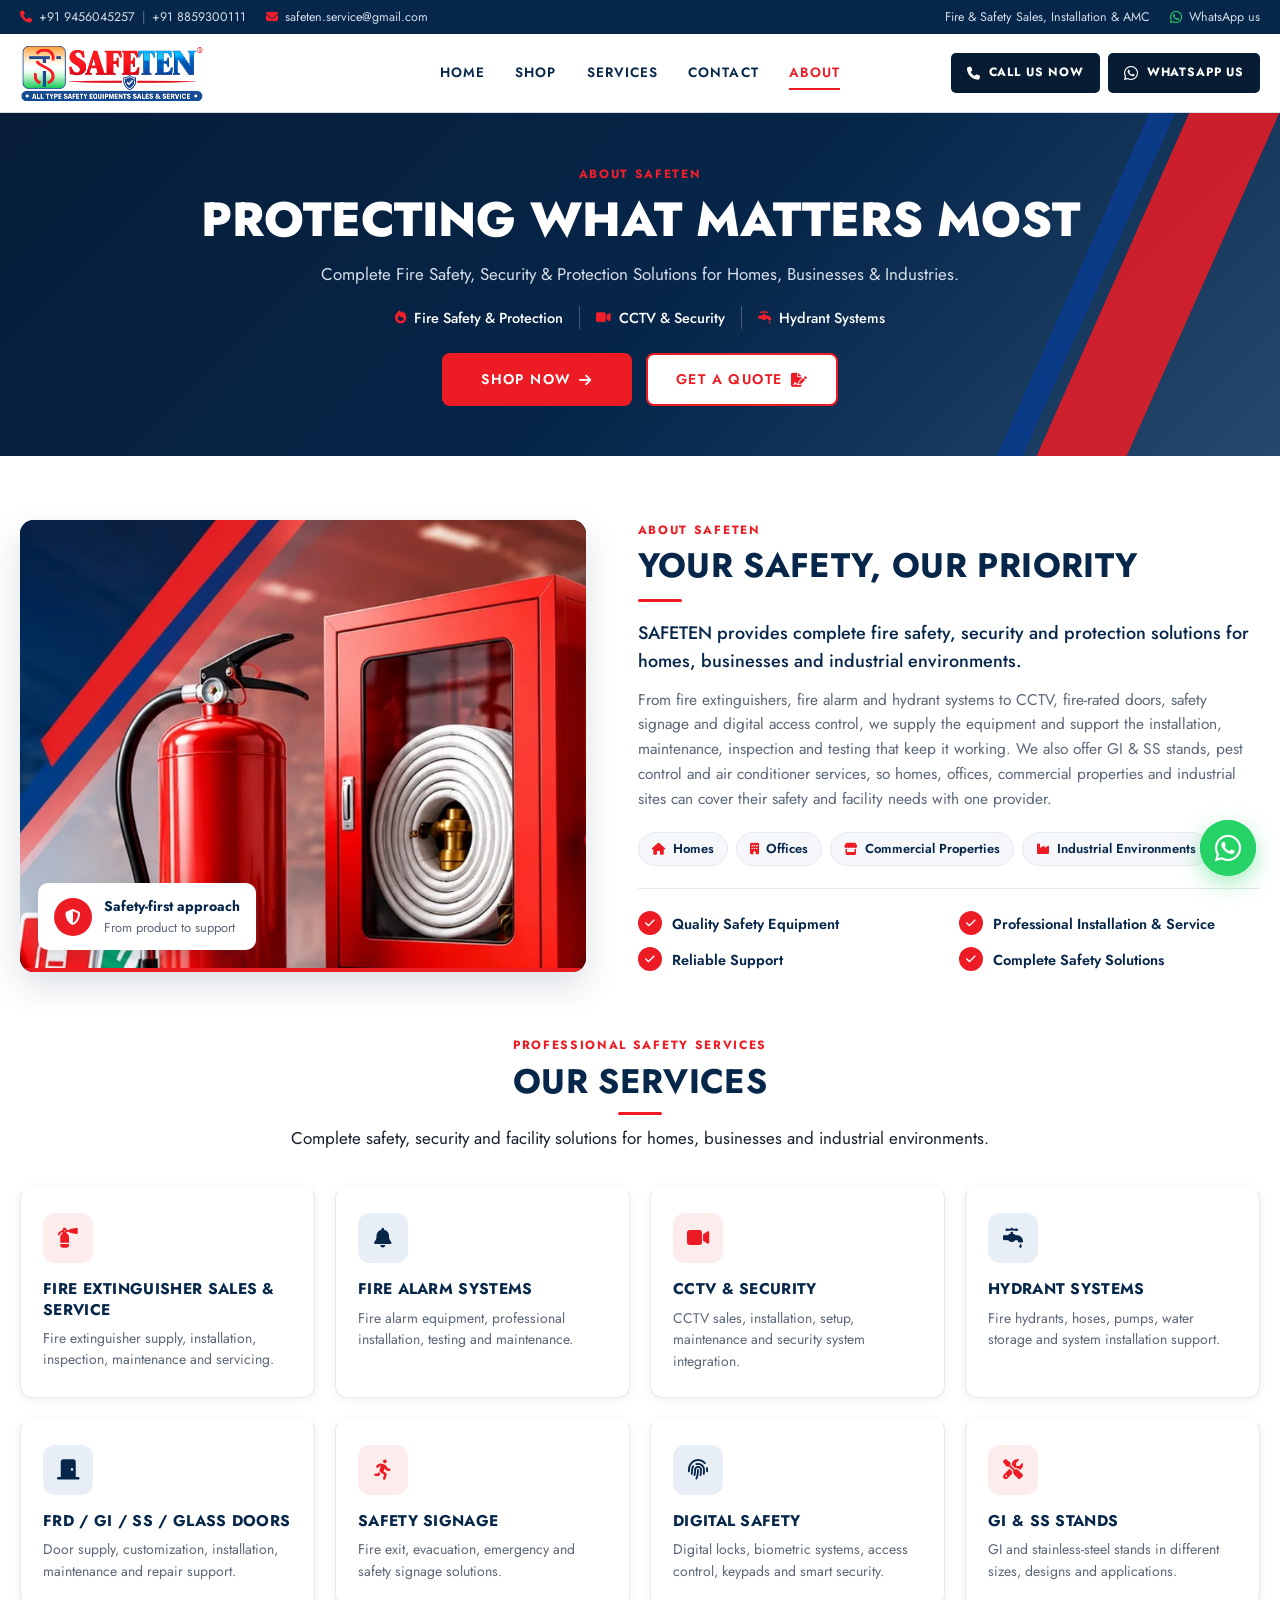
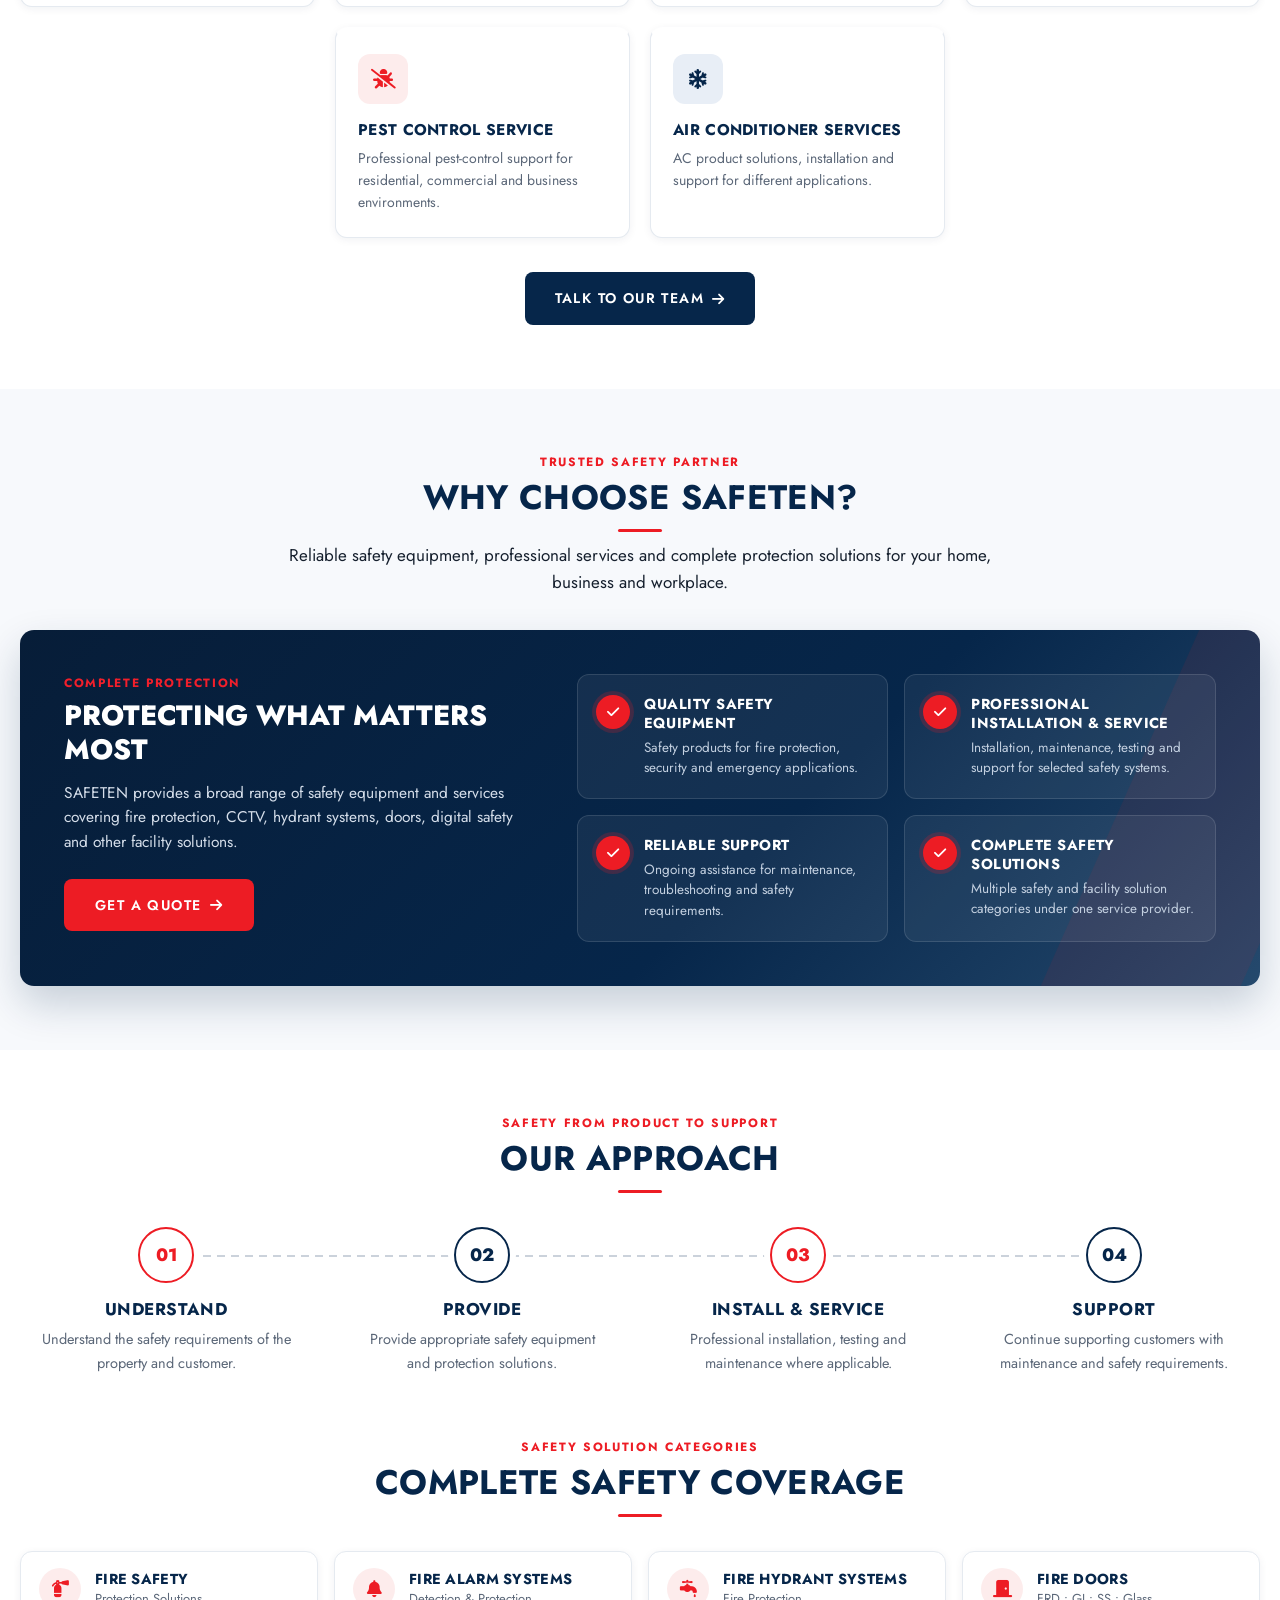
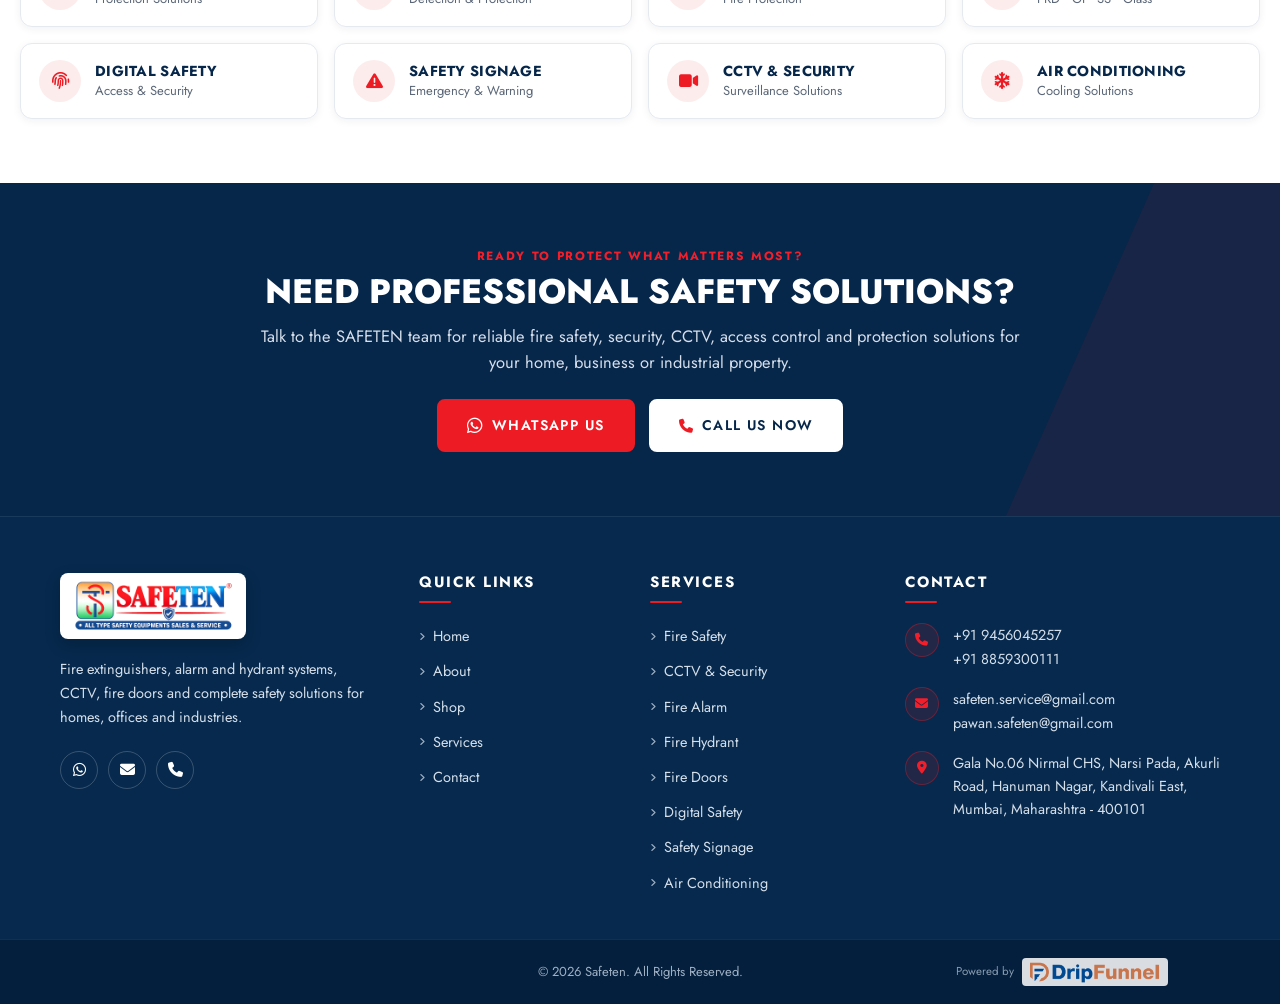
==== commit ea8048da: "header fixed" ====
--- a/about.html
+++ b/about.html
@@ -50,6 +50,11 @@
           <li><a href="about.html" class="is-active" aria-current="page">ABOUT</a></li>
         </ul>
       </nav>
+
+      <div class="header-actions">
+        <a class="header-btn" href="tel:+919456045257" aria-label="Call SAFETEN"><i class="fa-solid fa-phone" aria-hidden="true"></i><span class="header-btn__label">Call<span class="header-btn__more"> Us Now</span></span></a>
+        <a class="header-btn" href="https://wa.me/919456045257" target="_blank" rel="noopener" aria-label="Contact SAFETEN on WhatsApp"><i class="fa-brands fa-whatsapp" aria-hidden="true"></i><span class="header-btn__label">WhatsApp<span class="header-btn__more"> Us</span></span></a>
+      </div>
 
       <button class="nav-toggle" type="button" aria-label="Open menu" aria-controls="main-nav" aria-expanded="false"><i class="fa-solid fa-bars" aria-hidden="true"></i></button>
     </div>
--- a/css/style.css
+++ b/css/style.css
@@ -161,6 +161,19 @@
 .nav-list a:hover, .nav-list a.is-active { color: var(--red); }
 .nav-list a:hover::after, .nav-list a.is-active::after { transform: scaleX(1); }
 
+/* Right-hand header actions (desktop/tablet; the top bar carries them on mobile) */
+.header-actions { justify-self: end; display: flex; align-items: center; gap: 8px; }
+.header-btn {
+  display: inline-flex; align-items: center; justify-content: center; gap: 8px;
+  min-height: 40px; padding: 9px 16px; border-radius: 5px;
+  background: #071B33; color: #fff; font-size: 12px; font-weight: 700; letter-spacing: .07em; text-transform: uppercase; white-space: nowrap;
+  transition: background-color .2s, transform .2s, box-shadow .2s;
+}
+.header-btn i { font-size: 13px; color: #fff; }
+.header-btn .fa-whatsapp { font-size: 16px; }
+.header-btn:hover { background: #163A5F; transform: translateY(-1px); box-shadow: 0 6px 14px rgba(7, 27, 51, .25); }
+.header-btn:focus-visible { outline: 2px solid var(--red); outline-offset: 2px; }
+
 .nav-toggle {
   display: none; justify-self: end; place-items: center;
   width: 42px; height: 42px; border: 0; border-radius: 50%; background: transparent;
@@ -322,32 +335,23 @@
 .notice code { background: #fff; padding: 2px 6px; border-radius: 4px; border: 1px solid var(--border); font-size: 13px; }
 
 /* ---------- Certifications ----------
-   Image-led cards: the official document sits in a fixed-height white frame
-   with object-fit: contain, so portrait and landscape scans keep their full
-   proportions. Until a document file exists the text badge is shown. */
+   Image-led cards: each certification image sits in a fixed-height white
+   frame with object-fit: contain, so portrait and landscape files keep
+   their full proportions and are never cropped. */
 .cert-band { background: var(--grey-bg); padding: 34px 28px; border-radius: var(--radius); }
-.cert-grid { display: flex; flex-wrap: wrap; justify-content: center; gap: 18px; }
+.cert-grid { display: grid; grid-template-columns: repeat(5, minmax(0, 1fr)); gap: 20px; }
 .cert-card {
-  flex: 0 0 calc((100% - 72px) / 5); display: flex; flex-direction: column; text-align: center;
-  background: #fff; border: 1px solid #D9E1EA; border-radius: 10px; box-shadow: var(--shadow); overflow: hidden;
-  transition: transform .25s var(--ease), box-shadow .25s, border-color .25s;
-}
-.cert-card:hover { transform: translateY(-4px); box-shadow: var(--shadow-hover); border-color: rgba(237, 28, 36, .55); }
-.cert-media {
-  height: 180px; padding: 15px; display: flex; align-items: center; justify-content: center;
-  background: #fff; border-bottom: 1px solid #EEF1F4;
-}
-.cert-media img { max-width: 100%; max-height: 100%; width: auto; height: auto; object-fit: contain; transition: transform .3s var(--ease); }
+  display: flex; flex-direction: column; text-align: center;
+  background: #fff; border: 1px solid #D9E1EA; border-radius: 14px; box-shadow: 0 8px 24px rgba(7, 27, 51, .08); overflow: hidden;
+  transition: transform .3s ease, box-shadow .3s ease, border-color .3s ease;
+}
+.cert-card:hover { transform: translateY(-4px); box-shadow: 0 14px 32px rgba(7, 27, 51, .13); border-color: rgba(237, 28, 36, .45); }
+.cert-media { flex: 0 0 auto; height: 180px; padding: 20px; display: flex; align-items: center; justify-content: center; background: #fff; }
+.cert-media img { display: block; width: 100%; height: 100%; object-fit: contain; transition: transform .3s ease; }
 .cert-card:hover .cert-media img { transform: scale(1.02); }
 .cert-media.is-zoomable { cursor: zoom-in; }
 .cert-media.is-zoomable:focus-visible { outline: 2px solid var(--red); outline-offset: -4px; }
-.cert-fallback {
-  display: none; place-items: center; width: 84px; height: 84px; border-radius: 50%;
-  border: 2px solid var(--navy); color: var(--navy); font-weight: 800; font-size: 14px; line-height: 1.1;
-}
-.cert-media.no-img img { display: none; }
-.cert-media.no-img .cert-fallback { display: grid; }
-.cert-card__body { flex: 1; min-height: 88px; padding: 14px 12px 16px; }
+.cert-card__body { flex: 1; min-height: 88px; padding: 14px 12px 18px; border-top: 1px solid #EEF1F4; }
 .cert-card__title { font-size: 13.5px; font-weight: 700; text-transform: uppercase; }
 .cert-card__text { margin-top: 4px; font-size: 12px; color: var(--muted); line-height: 1.45; }
 
--- a/css/responsive.css
+++ b/css/responsive.css
@@ -14,6 +14,7 @@
   .hero-arrow--prev { left: 14px; }
   .hero-arrow--next { right: 14px; }
   .nav-list { gap: 24px; }
+  .header-btn { padding: 8px 12px; letter-spacing: .05em; gap: 7px; }
 
   .home-cta { padding: 48px 0 40px; }
   .home-cta__title { font-size: 27px; }
@@ -23,7 +24,10 @@
 
   .solutions-grid { grid-template-columns: repeat(3, 1fr); }
   .product-grid { grid-template-columns: repeat(2, 1fr); }
-  .cert-card { flex-basis: calc((100% - 36px) / 3); }
+  /* 3 + 2, with the second row centred */
+  .cert-grid { grid-template-columns: repeat(6, minmax(0, 1fr)); }
+  .cert-card { grid-column: span 2; }
+  .cert-card:nth-child(4) { grid-column: 2 / span 2; }
   .process-grid .info-card { width: calc((100% - 40px) / 3); }
   .why-layout { grid-template-columns: minmax(0, 1fr) minmax(0, 1.4fr); }
   .footer__grid { grid-template-columns: 1fr 1fr; gap: 40px 48px; }
@@ -40,9 +44,16 @@
   .topbar__tagline { display: none; }
 }
 
+/* Narrow tablet: header actions shorten to "Call" / "WhatsApp" */
+@media (max-width: 1099px) {
+  .header-btn__more { display: none; }
+}
+
 /* Collapse primary navigation into a slide-down menu */
 @media (max-width: 900px) {
   .nav-toggle { display: inline-grid; }
+  /* Hamburger header: phone and WhatsApp stay in the top bar and floating button */
+  .header-actions { display: none; }
   .header__inner { grid-template-columns: 1fr auto; }
   .main-nav {
     position: absolute; left: 0; right: 0; top: 100%;
@@ -117,8 +128,9 @@
   .badge { top: 8px; left: 8px; font-size: 10px; }
 
   .cert-band { padding: 18px 15px; }
-  .cert-grid { gap: 14px; }
-  .cert-card { flex-basis: 100%; max-width: 380px; }
+  .cert-grid { grid-template-columns: 1fr; gap: 14px; }
+  .cert-card, .cert-card:nth-child(4) { grid-column: auto; }
+  .cert-media { height: 170px; }
 
   .process-grid { gap: 12px; }
   .process-grid .info-card { width: calc((100% - 12px) / 2); }
